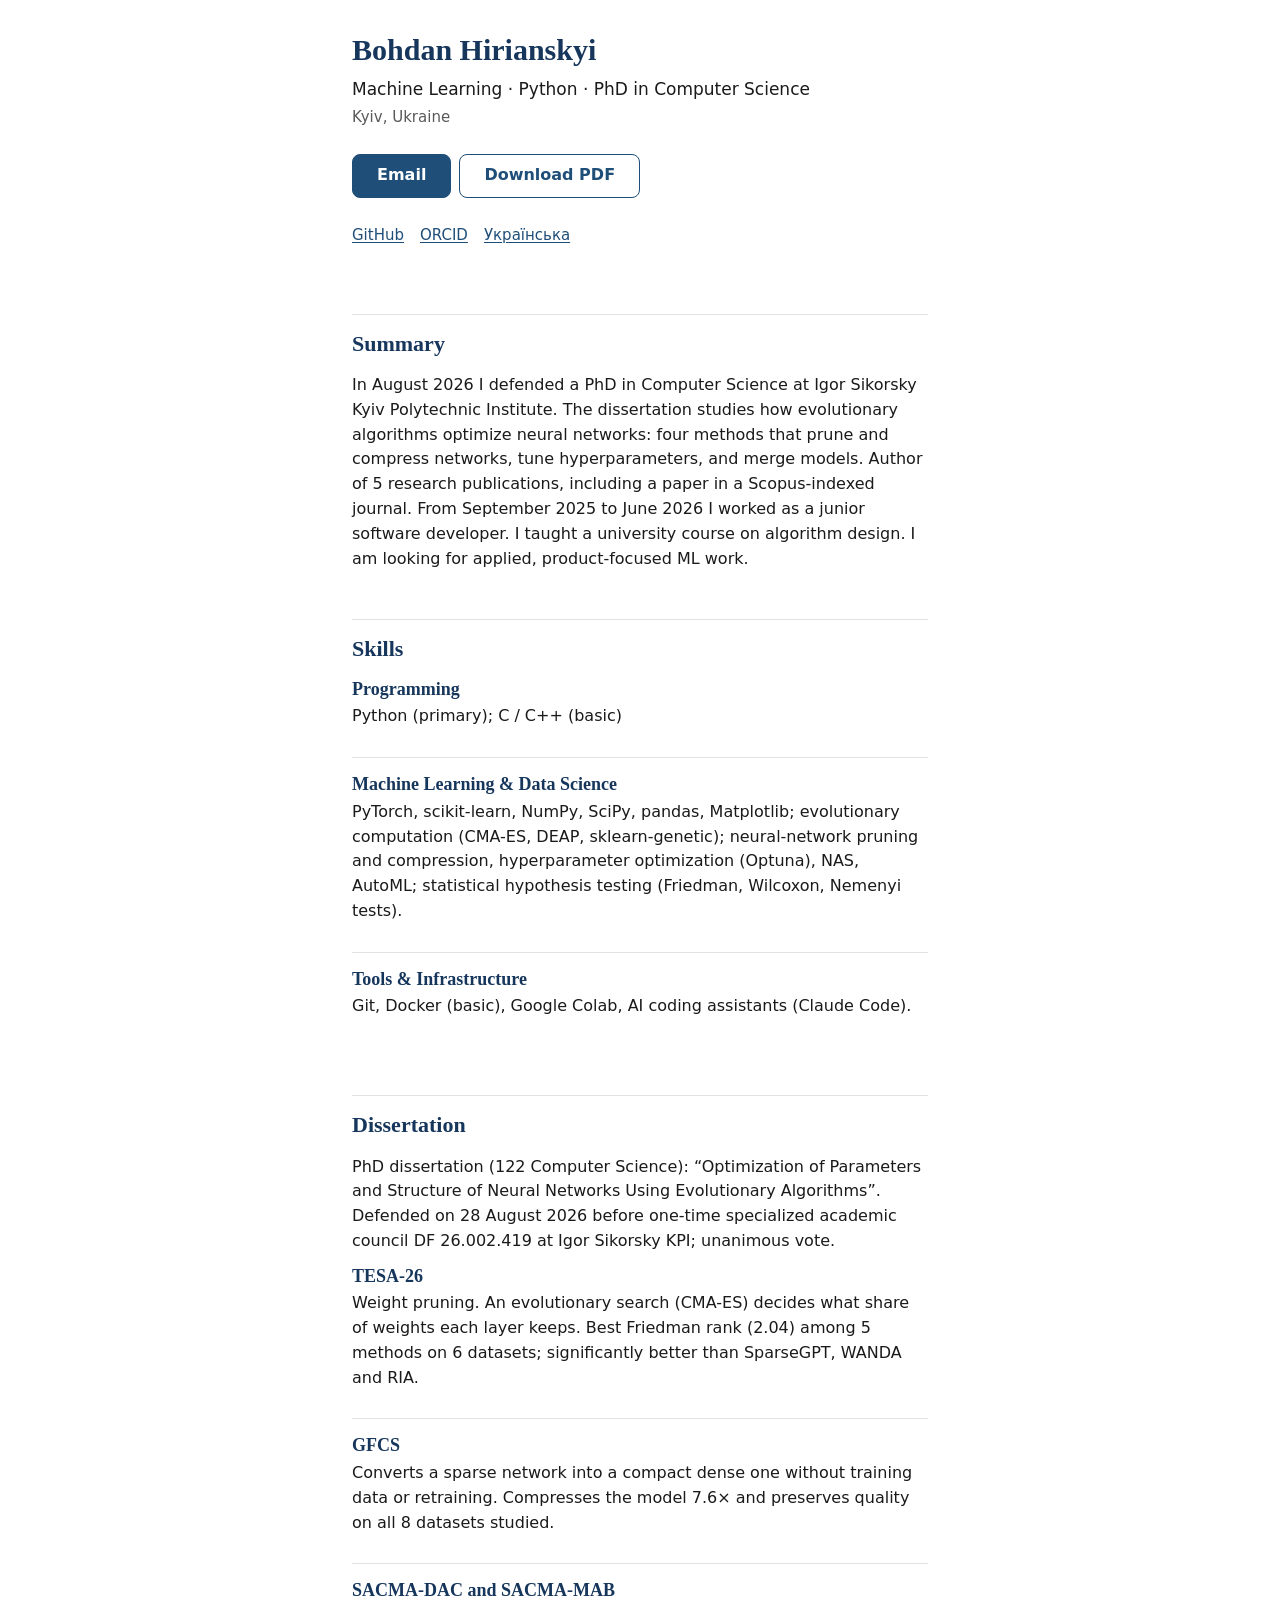
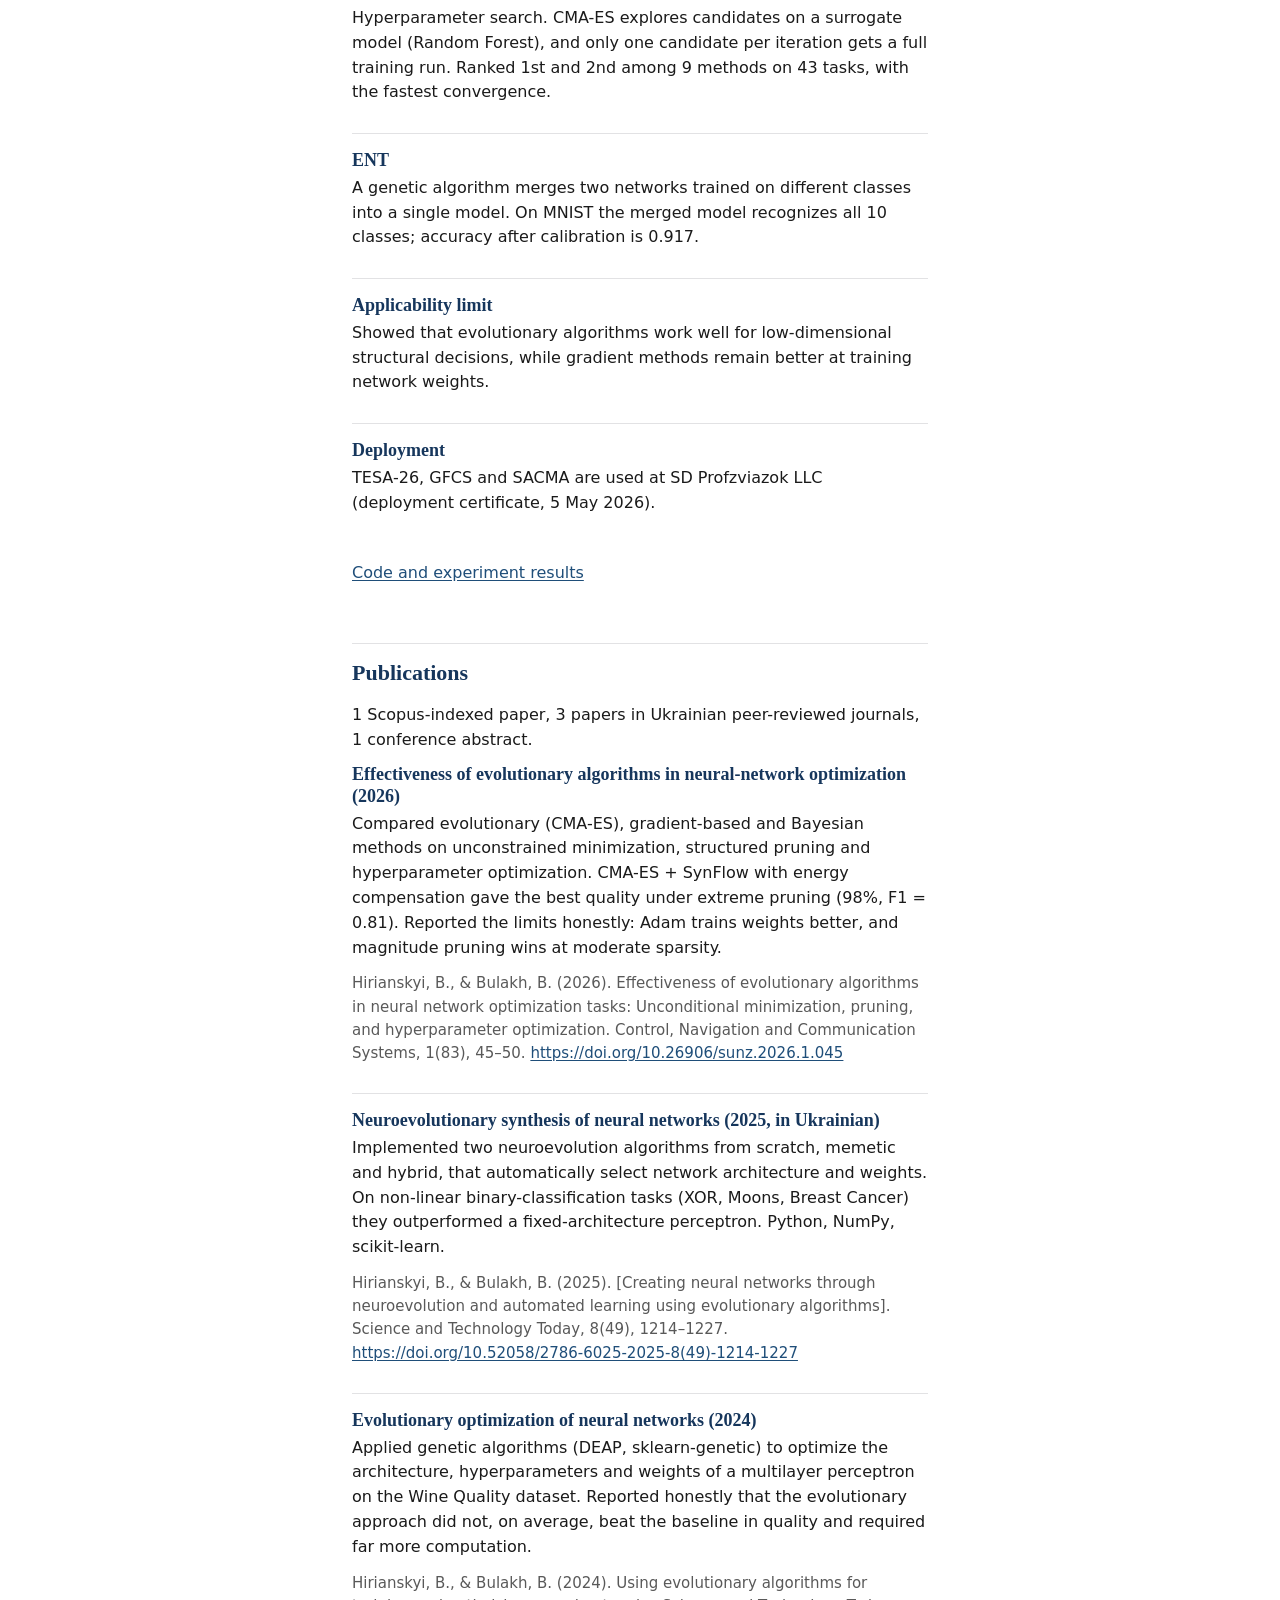
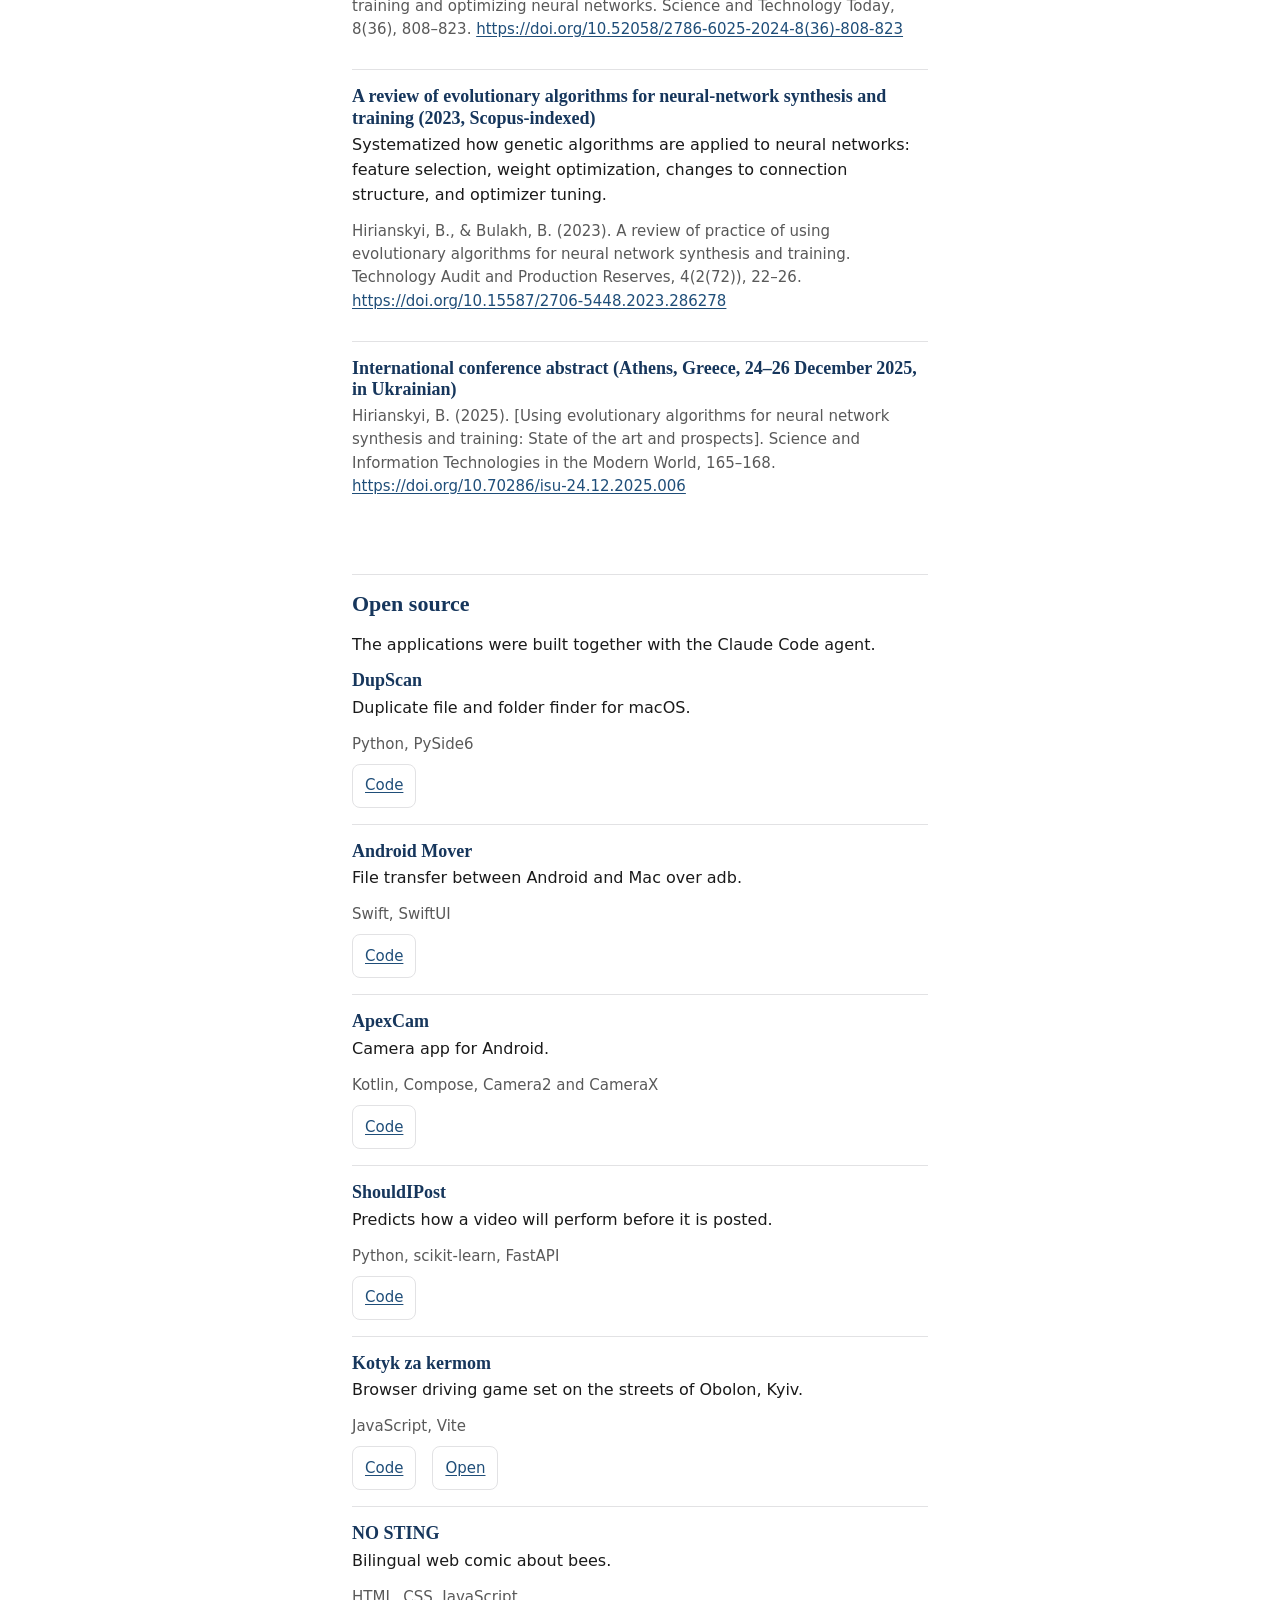
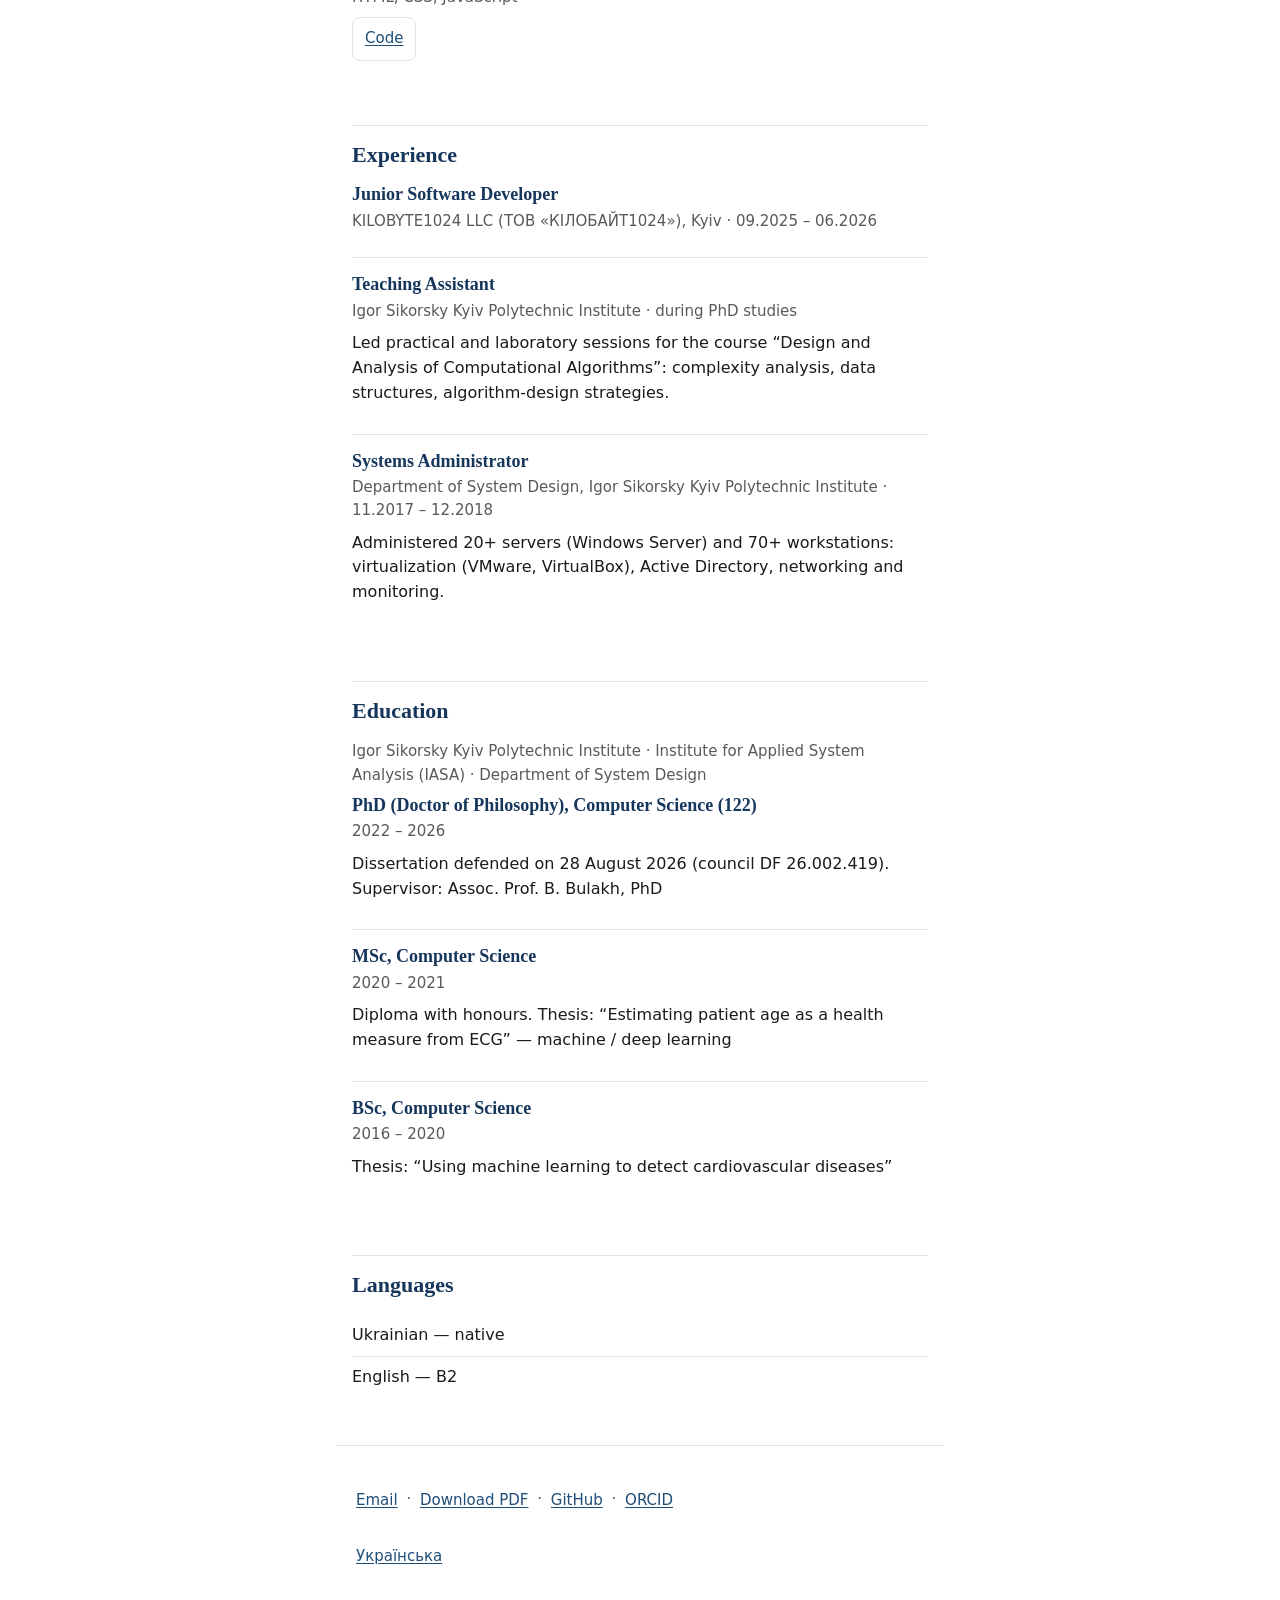
==== en/index.html @ a7c159de "Сайт-резюме: збирач, сторінки, PDF Co-Authored-By: Claude Fable 5.1 <noreply@anthropic.com>" ====
<!DOCTYPE html>
<html lang="en">
<head>
  <meta charset="UTF-8">
  <meta name="viewport" content="width=device-width, initial-scale=1">
  <title>Bohdan Hirianskyi — Machine Learning · Python · PhD in Computer Science</title>
  <meta name="description" content="In August 2026 I defended a PhD in Computer Science at Igor Sikorsky Kyiv Polytechnic Institute. The dissertation studies how evolutionary algorithms optimize neural networks: four methods that prune and compress networks, tune hyperparameters, and merge models. Author of 5 research publications, including a paper in a Scopus-indexed journal. From September 2025 to June 2026 I worked as a junior software developer. I taught a university course on algorithm design. I am looking for applied, product-focused ML work.">
  <link rel="canonical" href="https://girbp.github.io/en/">
  <link rel="alternate" hreflang="uk" href="https://girbp.github.io/">
  <link rel="alternate" hreflang="en" href="https://girbp.github.io/en/">
  <link rel="alternate" hreflang="x-default" href="https://girbp.github.io/">
  <meta property="og:type" content="profile">
  <meta property="og:title" content="Bohdan Hirianskyi — Machine Learning · Python · PhD in Computer Science">
  <meta property="og:description" content="In August 2026 I defended a PhD in Computer Science at Igor Sikorsky Kyiv Polytechnic Institute. The dissertation studies how evolutionary algorithms optimize neural networks: four methods that prune and compress networks, tune hyperparameters, and merge models. Author of 5 research publications, including a paper in a Scopus-indexed journal. From September 2025 to June 2026 I worked as a junior software developer. I taught a university course on algorithm design. I am looking for applied, product-focused ML work.">
  <meta property="og:url" content="https://girbp.github.io/en/">
  <meta property="og:locale" content="en_US">
  <meta name="theme-color" content="#1F4E79" media="(prefers-color-scheme: light)">
  <meta name="theme-color" content="#14191F" media="(prefers-color-scheme: dark)">
  <link rel="icon" type="image/svg+xml" href="../assets/favicon.svg">
  <link rel="stylesheet" href="../assets/css/style.css">
  <script type="application/ld+json">
{
  "@context": "https://schema.org",
  "@type": "Person",
  "name": "Bohdan Hirianskyi",
  "url": "https://girbp.github.io/en/",
  "sameAs": [
    "https://github.com/GirBP",
    "https://orcid.org/0009-0000-6580-7268"
  ],
  "alumniOf": {
    "@type": "CollegeOrUniversity",
    "name": "Igor Sikorsky Kyiv Polytechnic Institute · Institute for Applied System Analysis (IASA) · Department of System Design"
  },
  "knowsLanguage": [
    "Ukrainian",
    "English"
  ]
}
  </script>
</head>
<body>
  <a class="skip-link" href="#main">Skip to content</a>
  <header class="wrap">
    <div class="identity">
      <h1>Bohdan Hirianskyi</h1>
      <p class="headline">Machine Learning · Python · PhD in Computer Science</p>
      <p class="location">Kyiv, Ukraine</p>
    </div>
    <div class="actions">
      <a class="btn btn-primary" href="mailto:giryanskbogdan@gmail.com">Email</a>
      <a class="btn btn-secondary" href="../assets/cv-hirianskyi-en.pdf">Download PDF</a>
    </div>
    <nav class="header-links" aria-label="Skip to content">
      <ul>
          <li><a href="https://github.com/GirBP">GitHub</a></li>
          <li><a href="https://orcid.org/0009-0000-6580-7268">ORCID</a></li>
      </ul>
      <a class="lang-switch" href="../" hreflang="uk">Українська</a>
    </nav>
    <p class="print-contact"><a href="mailto:giryanskbogdan@gmail.com">giryanskbogdan@gmail.com</a> · <a href="https://github.com/GirBP">github.com/GirBP</a> · <a href="https://orcid.org/0009-0000-6580-7268">orcid.org/0009-0000-6580-7268</a></p>
  </header>
  <main id="main">
      <section id="summary" aria-labelledby="summary-h">
        <h2 id="summary-h">Summary</h2>
        <p>In August 2026 I defended a PhD in Computer Science at Igor Sikorsky Kyiv Polytechnic Institute. The dissertation studies how evolutionary algorithms optimize neural networks: four methods that prune and compress networks, tune hyperparameters, and merge models. Author of 5 research publications, including a paper in a Scopus-indexed journal. From September 2025 to June 2026 I worked as a junior software developer. I taught a university course on algorithm design. I am looking for applied, product-focused ML work.</p>
      </section>
      <section id="skills" aria-labelledby="skills-h">
        <h2 id="skills-h">Skills</h2>
        <div class="entry-list">
          <div class="entry">
            <h3>Programming</h3>
            <p>Python (primary); C / C++ (basic)</p>
          </div>
          <div class="entry">
            <h3>Machine Learning &amp; Data Science</h3>
            <p>PyTorch, scikit-learn, NumPy, SciPy, pandas, Matplotlib; evolutionary computation (CMA-ES, DEAP, sklearn-genetic); neural-network pruning and compression, hyperparameter optimization (Optuna), NAS, AutoML; statistical hypothesis testing (Friedman, Wilcoxon, Nemenyi tests).</p>
          </div>
          <div class="entry">
            <h3>Tools &amp; Infrastructure</h3>
            <p>Git, Docker (basic), Google Colab, AI coding assistants (Claude Code).</p>
          </div>
        </div>
      </section>
      <section id="dissertation" aria-labelledby="dissertation-h">
        <h2 id="dissertation-h">Dissertation</h2>
        <p>PhD dissertation (122 Computer Science): “Optimization of Parameters and Structure of Neural Networks Using Evolutionary Algorithms”. Defended on 28 August 2026 before one-time specialized academic council DF 26.002.419 at Igor Sikorsky KPI; unanimous vote.</p>
        <div class="entry-list">
          <div class="entry">
            <h3>TESA-26</h3>
            <p>Weight pruning. An evolutionary search (CMA-ES) decides what share of weights each layer keeps. Best Friedman rank (2.04) among 5 methods on 6 datasets; significantly better than SparseGPT, WANDA and RIA.</p>
          </div>
          <div class="entry">
            <h3>GFCS</h3>
            <p>Converts a sparse network into a compact dense one without training data or retraining. Compresses the model 7.6× and preserves quality on all 8 datasets studied.</p>
          </div>
          <div class="entry">
            <h3>SACMA-DAC and SACMA-MAB</h3>
            <p>Hyperparameter search. CMA-ES explores candidates on a surrogate model (Random Forest), and only one candidate per iteration gets a full training run. Ranked 1st and 2nd among 9 methods on 43 tasks, with the fastest convergence.</p>
          </div>
          <div class="entry">
            <h3>ENT</h3>
            <p>A genetic algorithm merges two networks trained on different classes into a single model. On MNIST the merged model recognizes all 10 classes; accuracy after calibration is 0.917.</p>
          </div>
          <div class="entry">
            <h3>Applicability limit</h3>
            <p>Showed that evolutionary algorithms work well for low-dimensional structural decisions, while gradient methods remain better at training network weights.</p>
          </div>
          <div class="entry">
            <h3>Deployment</h3>
            <p>TESA-26, GFCS and SACMA are used at SD Profzviazok LLC (deployment certificate, 5 May 2026).</p>
          </div>
        </div>
        <p class="dissertation-code"><a href="https://github.com/GirBP/evolutionary_algorithms">Code and experiment results</a></p>
      </section>
      <section id="publications" aria-labelledby="publications-h">
        <h2 id="publications-h">Publications</h2>
        <p>1 Scopus-indexed paper, 3 papers in Ukrainian peer-reviewed journals, 1 conference abstract.</p>
        <ol class="entry-list">
          <li class="entry">
            <h3>Effectiveness of evolutionary algorithms in neural-network optimization (2026)</h3>
              <p>Compared evolutionary (CMA-ES), gradient-based and Bayesian methods on unconstrained minimization, structured pruning and hyperparameter optimization. CMA-ES + SynFlow with energy compensation gave the best quality under extreme pruning (98%, F1 = 0.81). Reported the limits honestly: Adam trains weights better, and magnitude pruning wins at moderate sparsity.</p>
              <p class="cite">Hirianskyi, B., &amp; Bulakh, B. (2026). Effectiveness of evolutionary algorithms in neural network optimization tasks: Unconditional minimization, pruning, and hyperparameter optimization. Control, Navigation and Communication Systems, 1(83), 45–50. <a href="https://doi.org/10.26906/sunz.2026.1.045">https://doi.org/10.26906/sunz.2026.1.045</a></p>
          </li>
          <li class="entry">
            <h3>Neuroevolutionary synthesis of neural networks (2025, in Ukrainian)</h3>
              <p>Implemented two neuroevolution algorithms from scratch, memetic and hybrid, that automatically select network architecture and weights. On non-linear binary-classification tasks (XOR, Moons, Breast Cancer) they outperformed a fixed-architecture perceptron. Python, NumPy, scikit-learn.</p>
              <p class="cite">Hirianskyi, B., &amp; Bulakh, B. (2025). [Creating neural networks through neuroevolution and automated learning using evolutionary algorithms]. Science and Technology Today, 8(49), 1214–1227. <a href="https://doi.org/10.52058/2786-6025-2025-8(49)-1214-1227">https://doi.org/10.52058/2786-6025-2025-8(49)-1214-1227</a></p>
          </li>
          <li class="entry">
            <h3>Evolutionary optimization of neural networks (2024)</h3>
              <p>Applied genetic algorithms (DEAP, sklearn-genetic) to optimize the architecture, hyperparameters and weights of a multilayer perceptron on the Wine Quality dataset. Reported honestly that the evolutionary approach did not, on average, beat the baseline in quality and required far more computation.</p>
              <p class="cite">Hirianskyi, B., &amp; Bulakh, B. (2024). Using evolutionary algorithms for training and optimizing neural networks. Science and Technology Today, 8(36), 808–823. <a href="https://doi.org/10.52058/2786-6025-2024-8(36)-808-823">https://doi.org/10.52058/2786-6025-2024-8(36)-808-823</a></p>
          </li>
          <li class="entry">
            <h3>A review of evolutionary algorithms for neural-network synthesis and training (2023, Scopus-indexed)</h3>
              <p>Systematized how genetic algorithms are applied to neural networks: feature selection, weight optimization, changes to connection structure, and optimizer tuning.</p>
              <p class="cite">Hirianskyi, B., &amp; Bulakh, B. (2023). A review of practice of using evolutionary algorithms for neural network synthesis and training. Technology Audit and Production Reserves, 4(2(72)), 22–26. <a href="https://doi.org/10.15587/2706-5448.2023.286278">https://doi.org/10.15587/2706-5448.2023.286278</a></p>
          </li>
          <li class="entry">
            <h3>International conference abstract (Athens, Greece, 24–26 December 2025, in Ukrainian)</h3>
              <p class="cite">Hirianskyi, B. (2025). [Using evolutionary algorithms for neural network synthesis and training: State of the art and prospects]. Science and Information Technologies in the Modern World, 165–168. <a href="https://doi.org/10.70286/isu-24.12.2025.006">https://doi.org/10.70286/isu-24.12.2025.006</a></p>
          </li>
        </ol>
      </section>
      <section id="projects" aria-labelledby="projects-h">
        <h2 id="projects-h">Open source</h2>
        <p>The applications were built together with the Claude Code agent.</p>
        <div class="entry-list">
          <div class="entry">
            <h3>DupScan</h3>
            <p>Duplicate file and folder finder for macOS.</p>
            <p class="stack">Python, PySide6</p>
            <div class="entry-links">
              <a href="https://github.com/GirBP/dupscan">Code</a>
            </div>
          </div>
          <div class="entry">
            <h3>Android Mover</h3>
            <p>File transfer between Android and Mac over adb.</p>
            <p class="stack">Swift, SwiftUI</p>
            <div class="entry-links">
              <a href="https://github.com/GirBP/android-mover-mac">Code</a>
            </div>
          </div>
          <div class="entry">
            <h3>ApexCam</h3>
            <p>Camera app for Android.</p>
            <p class="stack">Kotlin, Compose, Camera2 and CameraX</p>
            <div class="entry-links">
              <a href="https://github.com/GirBP/apexcam">Code</a>
            </div>
          </div>
          <div class="entry">
            <h3>ShouldIPost</h3>
            <p>Predicts how a video will perform before it is posted.</p>
            <p class="stack">Python, scikit-learn, FastAPI</p>
            <div class="entry-links">
              <a href="https://github.com/GirBP/should-i-post">Code</a>
            </div>
          </div>
          <div class="entry">
            <h3>Kotyk za kermom</h3>
            <p>Browser driving game set on the streets of Obolon, Kyiv.</p>
            <p class="stack">JavaScript, Vite</p>
            <div class="entry-links">
              <a href="https://github.com/GirBP/kotik-obolon">Code</a>
              <a href="https://girbp.github.io/kotik-obolon/">Open</a>
            </div>
          </div>
          <div class="entry">
            <h3>NO STING</h3>
            <p>Bilingual web comic about bees.</p>
            <p class="stack">HTML, CSS, JavaScript</p>
            <div class="entry-links">
              <a href="https://github.com/GirBP/no-sting-comic">Code</a>
            </div>
          </div>
        </div>
      </section>
      <section id="experience" aria-labelledby="experience-h">
        <h2 id="experience-h">Experience</h2>
        <div class="entry-list">
          <div class="entry">
            <h3>Junior Software Developer</h3>
            <p class="meta">KILOBYTE1024 LLC (ТОВ «КІЛОБАЙТ1024»), Kyiv · 09.2025 – 06.2026</p>
          </div>
          <div class="entry">
            <h3>Teaching Assistant</h3>
            <p class="meta">Igor Sikorsky Kyiv Polytechnic Institute · during PhD studies</p>
            <p>Led practical and laboratory sessions for the course “Design and Analysis of Computational Algorithms”: complexity analysis, data structures, algorithm-design strategies.</p>
          </div>
          <div class="entry">
            <h3>Systems Administrator</h3>
            <p class="meta">Department of System Design, Igor Sikorsky Kyiv Polytechnic Institute · 11.2017 – 12.2018</p>
            <p>Administered 20+ servers (Windows Server) and 70+ workstations: virtualization (VMware, VirtualBox), Active Directory, networking and monitoring.</p>
          </div>
        </div>
      </section>
      <section id="education" aria-labelledby="education-h">
        <h2 id="education-h">Education</h2>
        <p class="meta">Igor Sikorsky Kyiv Polytechnic Institute · Institute for Applied System Analysis (IASA) · Department of System Design</p>
        <div class="entry-list">
          <div class="entry">
            <h3>PhD (Doctor of Philosophy), Computer Science (122)</h3>
            <p class="meta">2022 – 2026</p>
            <p>Dissertation defended on 28 August 2026 (council DF 26.002.419). Supervisor: Assoc. Prof. B. Bulakh, PhD</p>
          </div>
          <div class="entry">
            <h3>MSc, Computer Science</h3>
            <p class="meta">2020 – 2021</p>
            <p>Diploma with honours. Thesis: “Estimating patient age as a health measure from ECG” — machine / deep learning</p>
          </div>
          <div class="entry">
            <h3>BSc, Computer Science</h3>
            <p class="meta">2016 – 2020</p>
            <p>Thesis: “Using machine learning to detect cardiovascular diseases”</p>
          </div>
        </div>
      </section>
      <section id="languages" aria-labelledby="languages-h">
        <h2 id="languages-h">Languages</h2>
        <ul class="plain-list">
          <li>Ukrainian — native</li>
          <li>English — B2</li>
        </ul>
      </section>
  </main>
  <footer class="wrap">
    <p>
      <a href="mailto:giryanskbogdan@gmail.com">Email</a> ·
      <a href="../assets/cv-hirianskyi-en.pdf">Download PDF</a> ·
      <a href="https://github.com/GirBP">GitHub</a> ·
      <a href="https://orcid.org/0009-0000-6580-7268">ORCID</a>
    </p>
    <p><a class="lang-switch" href="../">Українська</a></p>
  </footer>
</body>
</html>
---- assets/css/style.css ----
/* Сайт-резюме. Єдиний файл стилів, без зовнішніх шрифтів і запитів. */

:root {
  --font-heading: Georgia, "Times New Roman", serif;
  --font-body: system-ui, -apple-system, "Segoe UI", Roboto, sans-serif;

  --space-1: 4px;
  --space-2: 8px;
  --space-3: 12px;
  --space-4: 16px;
  --space-5: 24px;
  --space-6: 32px;
  --space-7: 48px;

  --size-body: 1rem;      /* 16px */
  --size-small: 0.9375rem; /* 15px */
  --size-h3: 1.125rem;     /* 18px */
  --size-h2: 1.375rem;     /* 22px */
  --size-h1: 1.875rem;     /* 30px */
  --size-headline: 1.0625rem; /* 17px */

  --line-body: 1.55;
  --line-heading: 1.2;

  --measure: 38rem; /* ~70 знаків рядка для основного тексту */

  --color-bg: #ffffff;
  --color-surface: #f6f7f8;
  --color-border: #e2e2e4;
  --color-text: #1a1a1a;
  --color-heading: #16365c;
  --color-accent: #1f4e79;
  --color-muted: #595959;
  --color-focus: #1f4e79;
  --color-on-accent: #ffffff;

  --radius: 8px;
  --touch-min: 44px;
}

@media (prefers-color-scheme: dark) {
  :root:not([data-theme="light"]) {
    --color-bg: #14191f;
    --color-surface: #1b222b;
    --color-border: #2a323c;
    --color-text: #e5e5e5;
    --color-heading: #9fc5e8;
    --color-accent: #8ab4e0;
    --color-muted: #b0b0b0;
    --color-focus: #8ab4e0;
    --color-on-accent: #0c1015;
  }
}

*,
*::before,
*::after {
  box-sizing: border-box;
}

html {
  -webkit-text-size-adjust: 100%;
  text-size-adjust: 100%;
}

html,
body {
  margin: 0;
  padding: 0;
}

body {
  background: var(--color-bg);
  color: var(--color-text);
  font-family: var(--font-body);
  font-size: var(--size-body);
  line-height: var(--line-body);
  -webkit-tap-highlight-color: transparent;
}

@media (prefers-reduced-motion: no-preference) {
  html {
    scroll-behavior: smooth;
  }
}

@media (prefers-reduced-motion: reduce) {
  * {
    animation-duration: 0.001ms !important;
    animation-iteration-count: 1 !important;
    transition-duration: 0.001ms !important;
  }
}

.wrap {
  max-width: var(--measure);
  margin-inline: auto;
  padding-inline: var(--space-4);
}

main {
  display: block;
  max-width: var(--measure);
  margin-inline: auto;
  padding-inline: var(--space-4);
  padding-block-end: var(--space-7);
}

h1,
h2,
h3 {
  font-family: var(--font-heading);
  color: var(--color-heading);
  line-height: var(--line-heading);
  font-weight: 700;
}

h1 {
  font-size: var(--size-h1);
  margin: 0 0 var(--space-2);
}

h2 {
  font-size: var(--size-h2);
  margin: var(--space-7) 0 var(--space-4);
  padding-top: var(--space-4);
  border-top: 1px solid var(--color-border);
}

section:first-of-type h2 {
  margin-top: var(--space-6);
}

h3 {
  font-size: var(--size-h3);
  margin: 0 0 var(--space-1);
}

p {
  margin: 0 0 var(--space-3);
}

a {
  color: var(--color-accent);
  text-decoration: underline;
  text-underline-offset: 0.15em;
}

a:visited {
  color: var(--color-accent);
}

:focus-visible {
  outline: 3px solid var(--color-focus);
  outline-offset: 2px;
  border-radius: 2px;
}

@media (hover: hover) {
  a:hover {
    text-decoration-thickness: 2px;
  }
}

/* Посилання «перейти до змісту» */

.skip-link {
  position: absolute;
  left: var(--space-3);
  top: -100px;
  z-index: 100;
  background: var(--color-accent);
  color: var(--color-on-accent);
  padding: var(--space-3) var(--space-4);
  border-radius: var(--radius);
  text-decoration: none;
  min-height: var(--touch-min);
  display: inline-flex;
  align-items: center;
  transition: top 0.15s ease;
}

.skip-link:focus {
  top: var(--space-3);
}

/* Шапка */

header {
  padding-block-start: var(--space-6);
  padding-block-end: var(--space-5);
}

.identity {
  margin-bottom: var(--space-5);
}

.identity .headline {
  font-size: var(--size-headline);
  color: var(--color-text);
  margin: 0 0 var(--space-1);
}

.identity .location {
  font-size: var(--size-small);
  color: var(--color-muted);
  margin: 0;
}

.actions {
  display: flex;
  flex-wrap: wrap;
  gap: var(--space-2);
  margin-bottom: var(--space-4);
}

.btn {
  display: inline-flex;
  align-items: center;
  justify-content: center;
  min-height: var(--touch-min);
  padding: 0 var(--space-5);
  border-radius: var(--radius);
  font-weight: 600;
  text-decoration: none;
  border: 1px solid var(--color-accent);
  font-size: var(--size-body);
}

.btn:focus-visible {
  outline-offset: 3px;
}

.btn-primary {
  background: var(--color-accent);
  color: var(--color-on-accent);
}

.btn-primary:active {
  background: var(--color-heading);
  border-color: var(--color-heading);
}

.btn-secondary {
  background: transparent;
  color: var(--color-accent);
}

.btn-secondary:active {
  background: var(--color-surface);
}

@media (hover: hover) {
  .btn-primary:hover {
    background: var(--color-heading);
    border-color: var(--color-heading);
  }

  .btn-secondary:hover {
    background: var(--color-surface);
  }
}

.header-links {
  display: flex;
  flex-wrap: wrap;
  align-items: center;
  gap: var(--space-2) var(--space-4);
}

.header-links ul {
  list-style: none;
  display: flex;
  flex-wrap: wrap;
  gap: var(--space-2) var(--space-4);
  margin: 0;
  padding: 0;
}

.header-links li {
  display: flex;
}

.header-links a,
.lang-switch {
  display: inline-flex;
  align-items: center;
  min-height: var(--touch-min);
  font-size: var(--size-small);
}

.print-contact {
  display: none;
}

/* Розділи */

section {
  scroll-margin-top: var(--space-4);
}

.meta {
  color: var(--color-muted);
  font-size: var(--size-small);
  margin: 0 0 var(--space-2);
}

.cite {
  color: var(--color-muted);
  font-size: var(--size-small);
}

.stack {
  color: var(--color-muted);
  font-size: var(--size-small);
  margin: 0 0 var(--space-2);
}

.entry-links {
  display: flex;
  flex-wrap: wrap;
  gap: var(--space-1) var(--space-4);
  font-size: var(--size-small);
}

.entry-links a {
  display: inline-flex;
  align-items: center;
  min-height: var(--touch-min);
  min-width: var(--touch-min);
  justify-content: center;
  padding-inline: var(--space-3);
  border: 1px solid var(--color-border);
  border-radius: var(--radius);
}

.entry-list {
  list-style: none;
  margin: 0;
  padding: 0;
}

.entry {
  padding-block: var(--space-4);
  border-top: 1px solid var(--color-border);
}

.entry:first-child {
  border-top: none;
  padding-top: 0;
}

ol.entry-list {
  counter-reset: pub;
}

ol.entry-list > li.entry {
  padding-left: 0;
}

.plain-list {
  list-style: none;
  margin: 0;
  padding: 0;
}

.plain-list li {
  padding-block: var(--space-2);
  border-top: 1px solid var(--color-border);
}

.plain-list li:first-child {
  border-top: none;
}

#dissertation .dissertation-code {
  margin-top: var(--space-2);
}

#dissertation .dissertation-code a {
  display: inline-flex;
  align-items: center;
  min-height: var(--touch-min);
}

/* Підвал */

footer {
  padding-block: var(--space-6) var(--space-7);
  border-top: 1px solid var(--color-border);
  font-size: var(--size-small);
  color: var(--color-muted);
}

footer a {
  min-height: var(--touch-min);
  min-width: var(--touch-min);
  display: inline-flex;
  align-items: center;
  justify-content: center;
  padding-inline: var(--space-1);
}

/* Друк */

@media print {
  @page {
    size: A4;
    margin: 14mm;
  }

  html,
  body {
    background: #ffffff;
    color: #000000;
    font-size: 8.4pt;
    line-height: 1.24;
  }

  /* Системний шрифт macOS потрапляє в PDF як Type 3, і частина програм читає з нього
     «ĸ» замість «к». Arial вбудовується з правильною таблицею символів. */
  body {
    font-family: Arial, "Helvetica Neue", Helvetica, sans-serif;
  }

  #summary > p {
    column-span: all;
  }

  .print-contact a {
    white-space: nowrap;
  }

  .skip-link,
  .actions,
  .header-links {
    display: none;
  }

  .print-contact {
    display: block;
    color: #000000;
    font-size: 9pt;
    margin: var(--space-2) 0 0;
  }

  header {
    padding-block: 0 var(--space-3);
  }

  .identity {
    margin-bottom: var(--space-2);
  }

  h1 {
    font-size: 16pt;
  }

  .identity .headline {
    font-size: 9.5pt;
  }

  .identity .location {
    font-size: 8pt;
  }

  main {
    columns: 2;
    column-gap: 7mm;
    max-width: none;
    padding: 0;
  }

  h2 {
    font-size: 11pt;
    margin: var(--space-2) 0 var(--space-1);
    padding-top: 3px;
    column-span: all;
    break-after: avoid;
  }

  section:first-of-type h2 {
    margin-top: 0;
  }

  h3 {
    font-size: 9pt;
    margin: 0;
  }

  p {
    margin: 0 0 3px;
  }

  a {
    color: #000000;
    text-decoration: underline;
  }

  .entry {
    padding-block: 4px;
    break-inside: avoid;
  }

  .meta,
  .cite,
  .stack,
  .entry-links {
    font-size: 7.3pt;
  }

  .entry-links {
    gap: 2px 8px;
  }

  .entry-links a,
  #dissertation .dissertation-code a {
    display: inline;
    min-height: 0;
    min-width: 0;
    padding-inline: 0;
    border: none;
  }

  footer {
    display: none;
  }
}
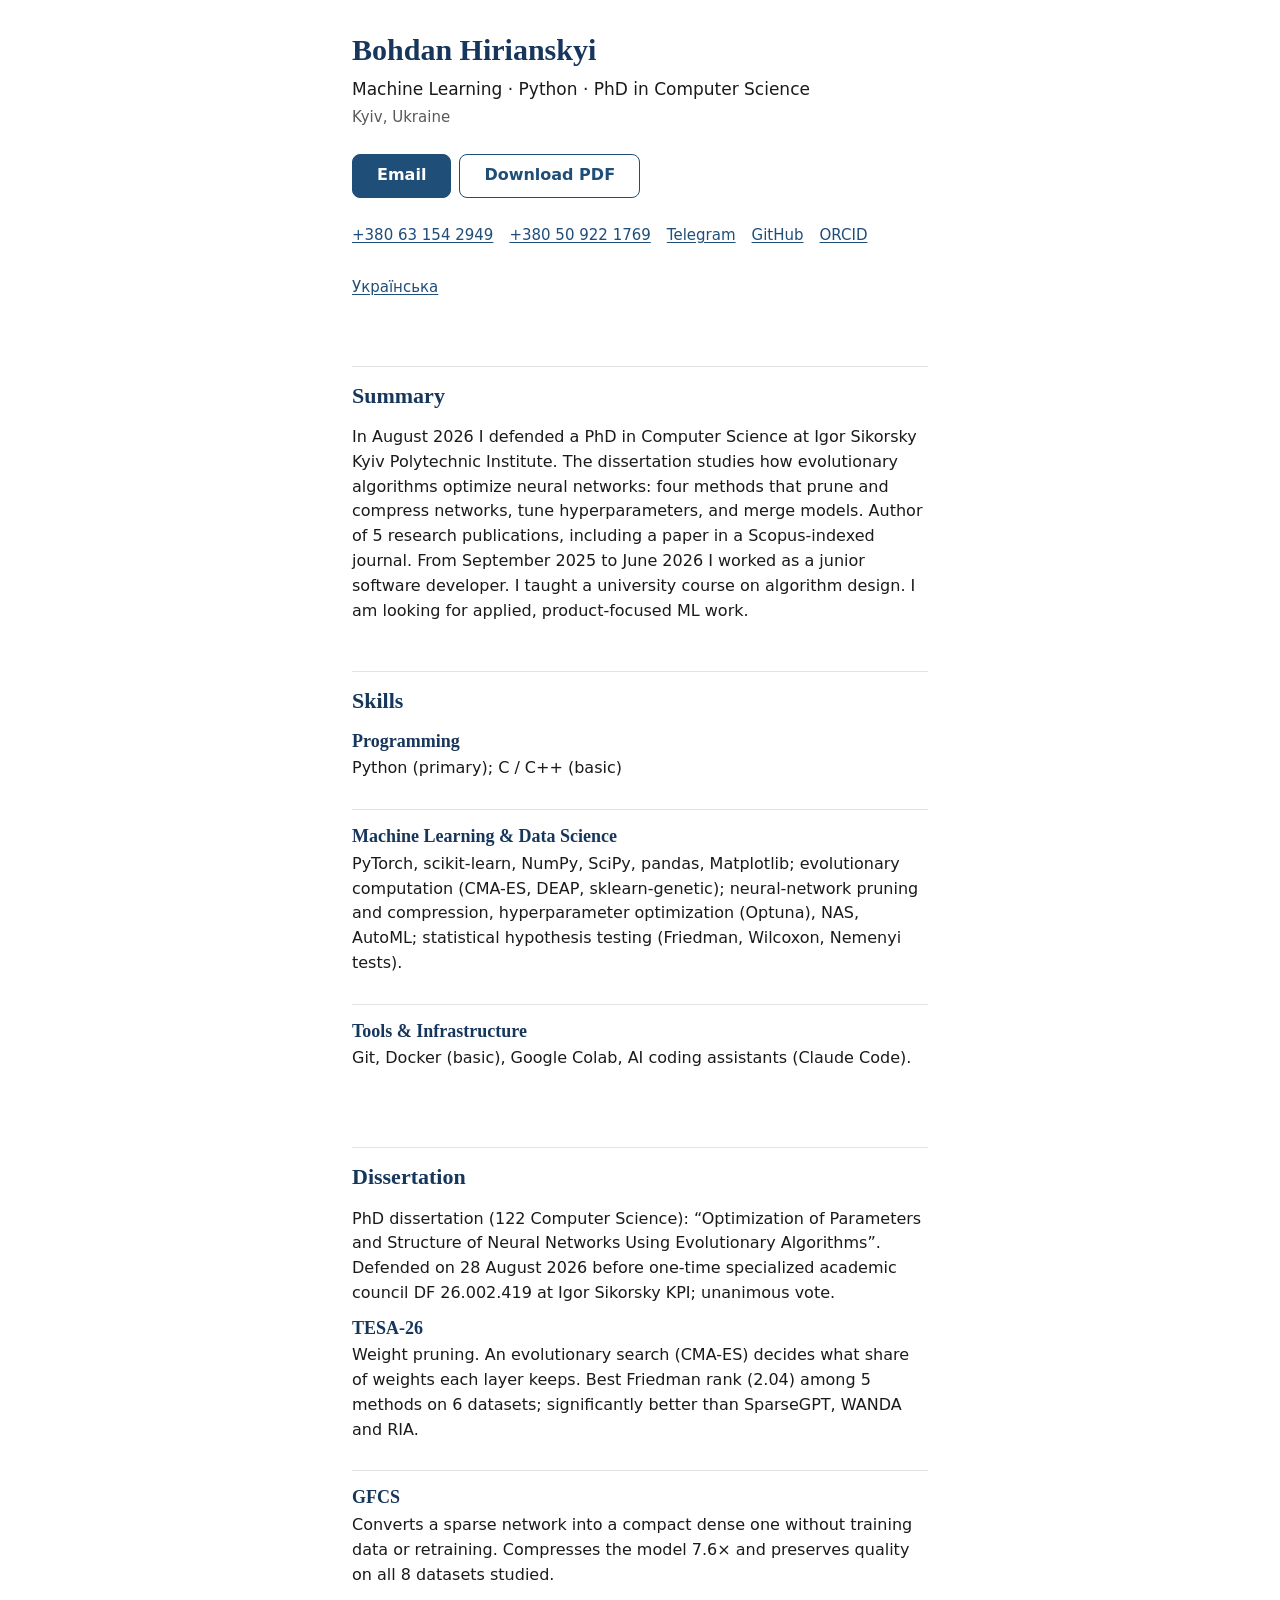
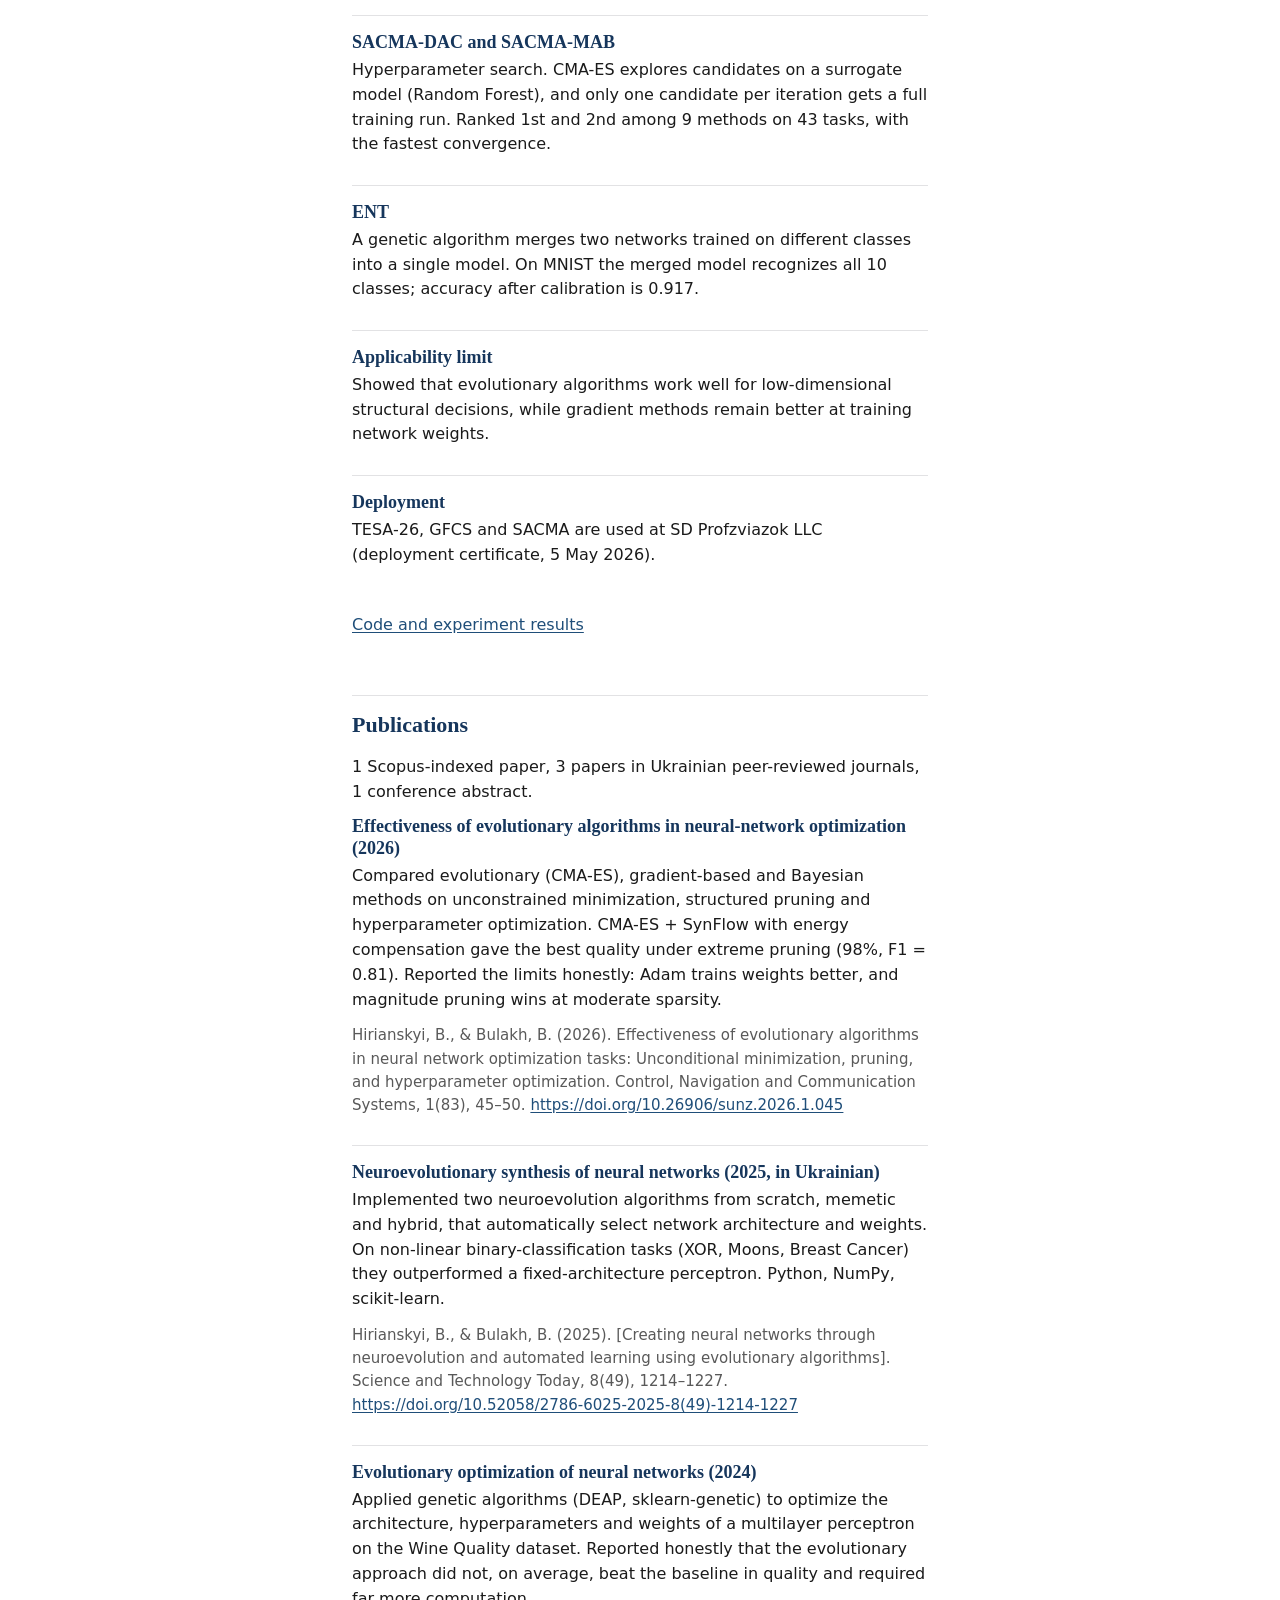
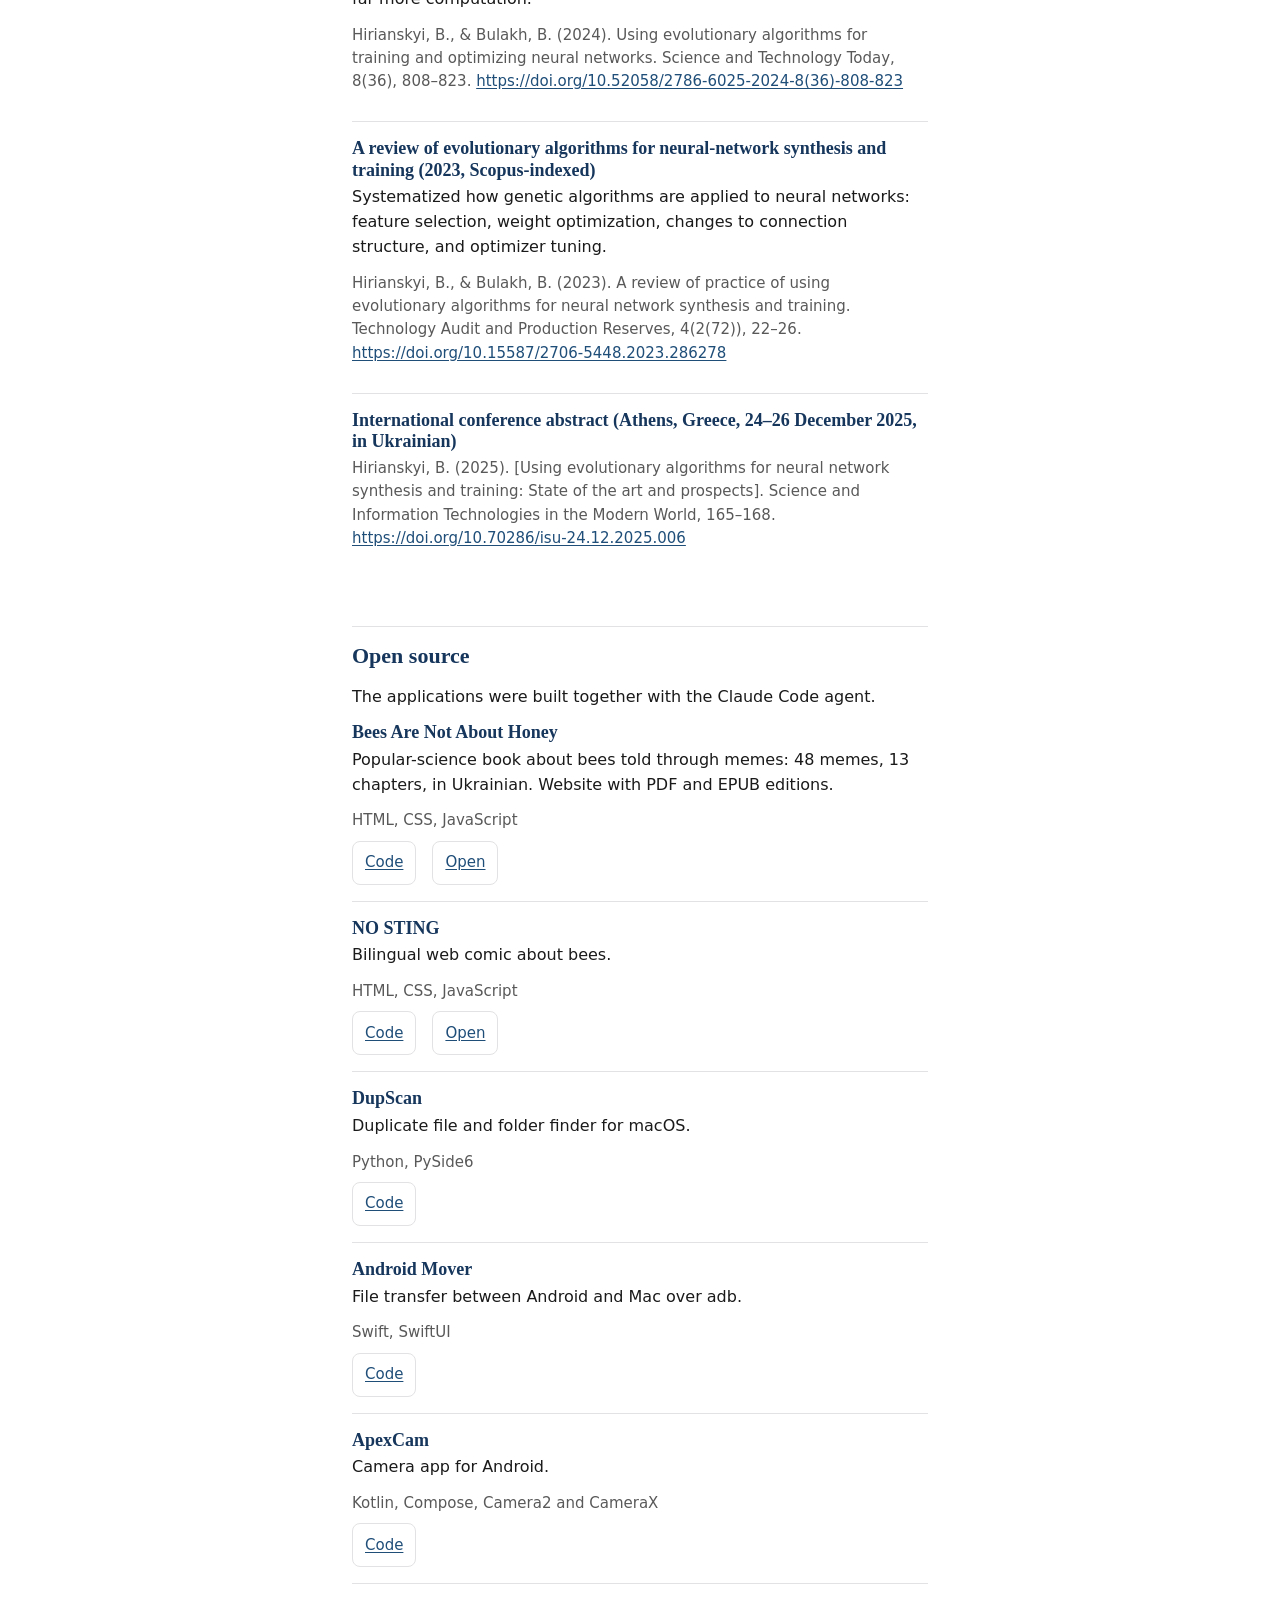
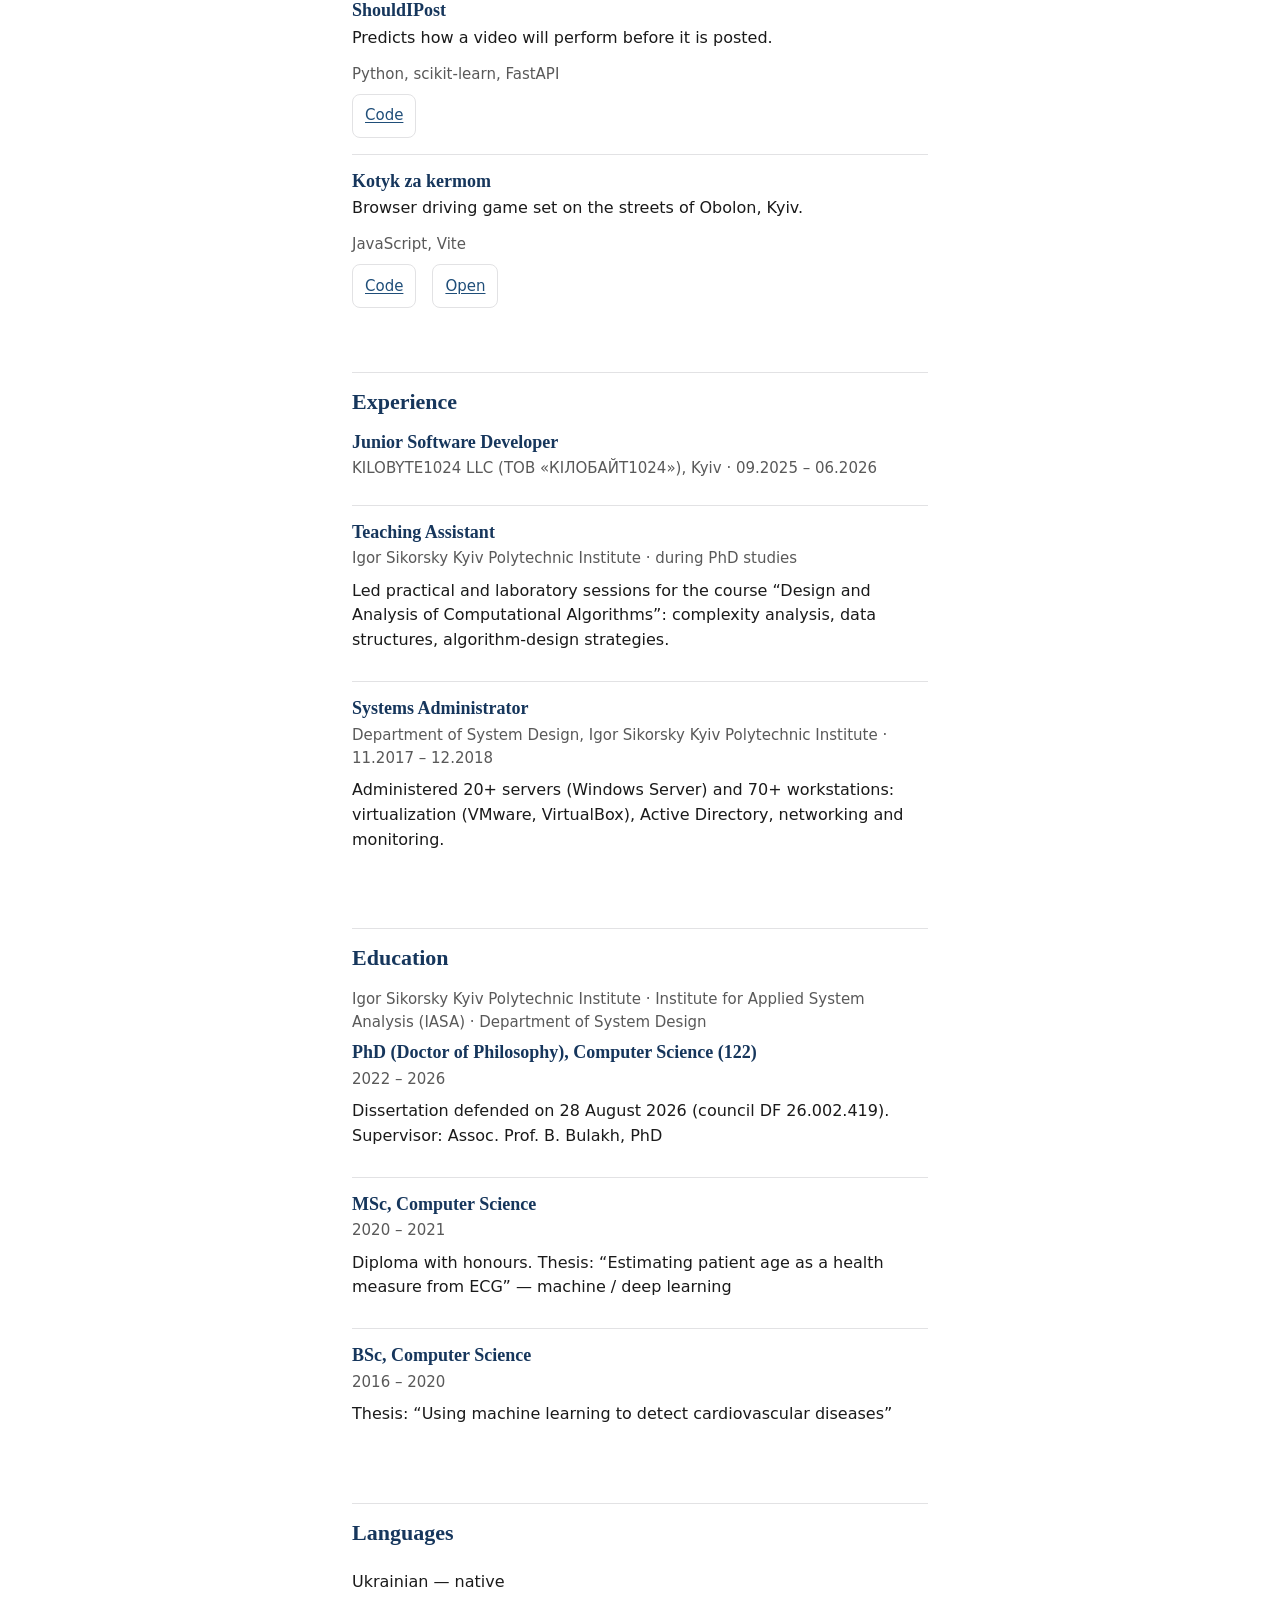
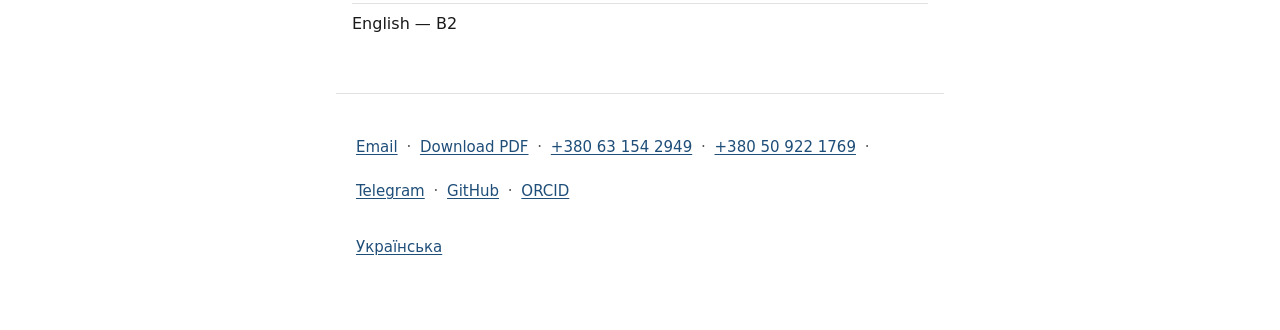
==== commit 21d34d69: "Контакти: телефони й Telegram; першими в проєктах книга про бджіл і комікс Co-Authored-By: Claude Fa" ====
--- a/en/index.html
+++ b/en/index.html
@@ -53,12 +53,15 @@
     </div>
     <nav class="header-links" aria-label="Skip to content">
       <ul>
+          <li><a href="tel:+380631542949">+380 63 154 2949</a></li>
+          <li><a href="tel:+380509221769">+380 50 922 1769</a></li>
+          <li><a href="https://t.me/HBohdann">Telegram</a></li>
           <li><a href="https://github.com/GirBP">GitHub</a></li>
           <li><a href="https://orcid.org/0009-0000-6580-7268">ORCID</a></li>
       </ul>
       <a class="lang-switch" href="../" hreflang="uk">Українська</a>
     </nav>
-    <p class="print-contact"><a href="mailto:giryanskbogdan@gmail.com">giryanskbogdan@gmail.com</a> · <a href="https://github.com/GirBP">github.com/GirBP</a> · <a href="https://orcid.org/0009-0000-6580-7268">orcid.org/0009-0000-6580-7268</a></p>
+    <p class="print-contact"><a href="mailto:giryanskbogdan@gmail.com">giryanskbogdan@gmail.com</a> · <a href="tel:+380631542949">+380 63 154 2949</a> · <a href="tel:+380509221769">+380 50 922 1769</a> · <a href="https://t.me/HBohdann">t.me/HBohdann</a> · <a href="https://github.com/GirBP">github.com/GirBP</a> · <a href="https://orcid.org/0009-0000-6580-7268">orcid.org/0009-0000-6580-7268</a></p>
   </header>
   <main id="main">
       <section id="summary" aria-labelledby="summary-h">
@@ -148,6 +151,24 @@
         <p>The applications were built together with the Claude Code agent.</p>
         <div class="entry-list">
           <div class="entry">
+            <h3>Bees Are Not About Honey</h3>
+            <p>Popular-science book about bees told through memes: 48 memes, 13 chapters, in Ukrainian. Website with PDF and EPUB editions.</p>
+            <p class="stack">HTML, CSS, JavaScript</p>
+            <div class="entry-links">
+              <a href="https://github.com/GirBP/bdzholy-ne-pro-med">Code</a>
+              <a href="https://girbp.github.io/bdzholy-ne-pro-med/">Open</a>
+            </div>
+          </div>
+          <div class="entry">
+            <h3>NO STING</h3>
+            <p>Bilingual web comic about bees.</p>
+            <p class="stack">HTML, CSS, JavaScript</p>
+            <div class="entry-links">
+              <a href="https://github.com/GirBP/no-sting-comic">Code</a>
+              <a href="https://girbp.github.io/no-sting-comic/">Open</a>
+            </div>
+          </div>
+          <div class="entry">
             <h3>DupScan</h3>
             <p>Duplicate file and folder finder for macOS.</p>
             <p class="stack">Python, PySide6</p>
@@ -186,14 +207,6 @@
             <div class="entry-links">
               <a href="https://github.com/GirBP/kotik-obolon">Code</a>
               <a href="https://girbp.github.io/kotik-obolon/">Open</a>
-            </div>
-          </div>
-          <div class="entry">
-            <h3>NO STING</h3>
-            <p>Bilingual web comic about bees.</p>
-            <p class="stack">HTML, CSS, JavaScript</p>
-            <div class="entry-links">
-              <a href="https://github.com/GirBP/no-sting-comic">Code</a>
             </div>
           </div>
         </div>
@@ -250,6 +263,9 @@
     <p>
       <a href="mailto:giryanskbogdan@gmail.com">Email</a> ·
       <a href="../assets/cv-hirianskyi-en.pdf">Download PDF</a> ·
+      <a href="tel:+380631542949">+380 63 154 2949</a> ·
+      <a href="tel:+380509221769">+380 50 922 1769</a> ·
+      <a href="https://t.me/HBohdann">Telegram</a> ·
       <a href="https://github.com/GirBP">GitHub</a> ·
       <a href="https://orcid.org/0009-0000-6580-7268">ORCID</a>
     </p>
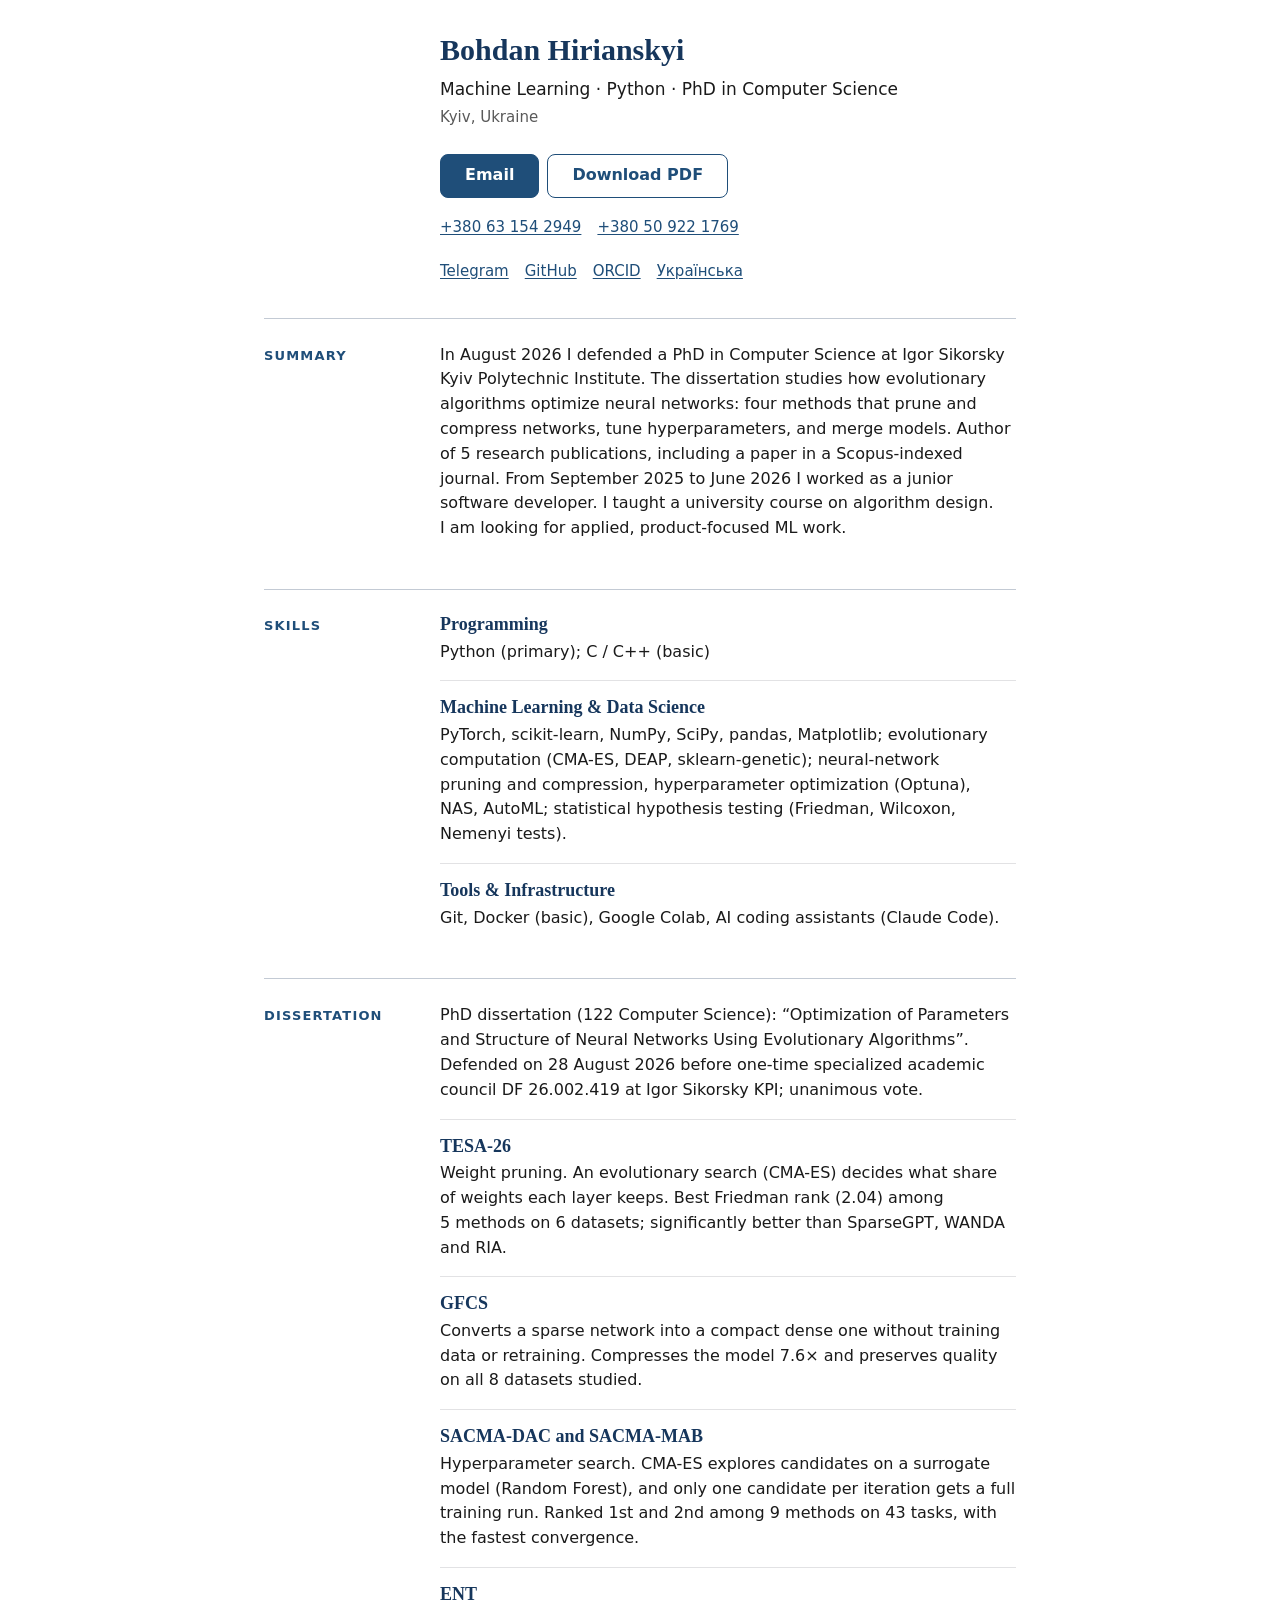
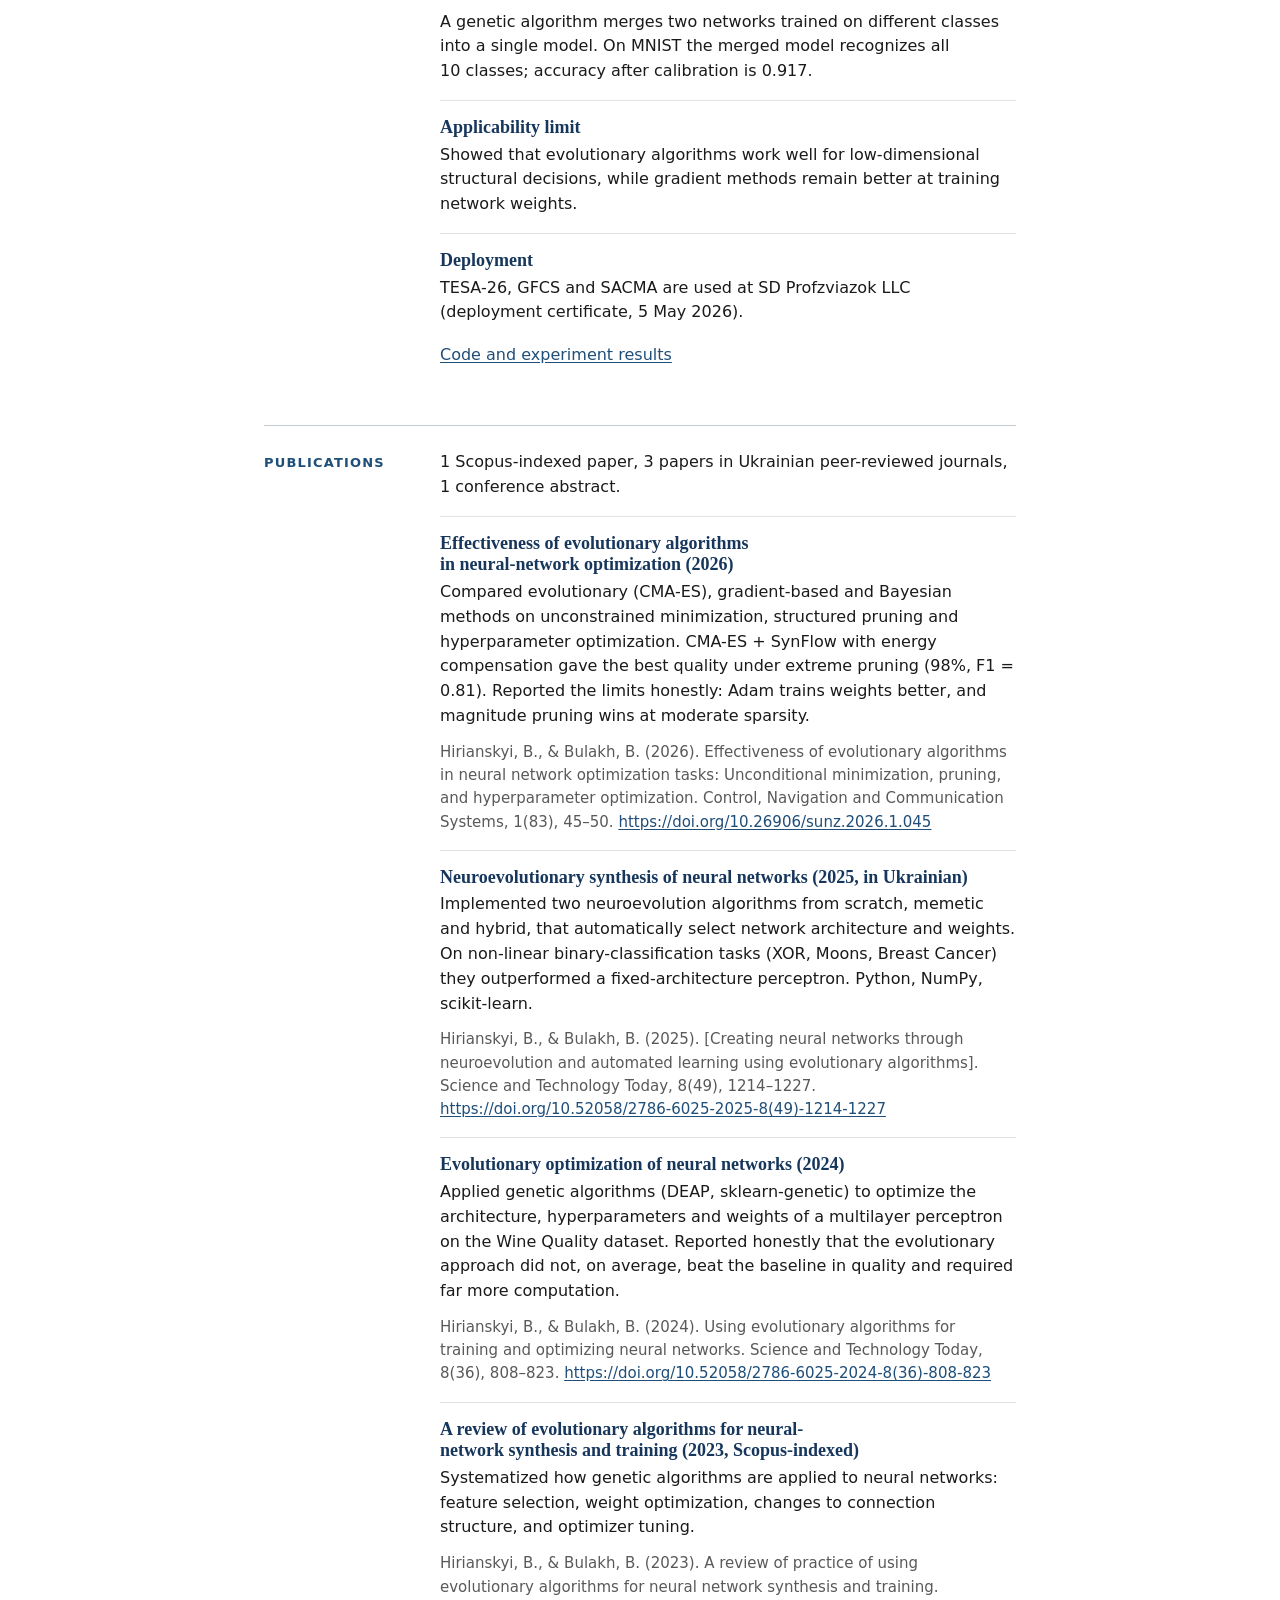
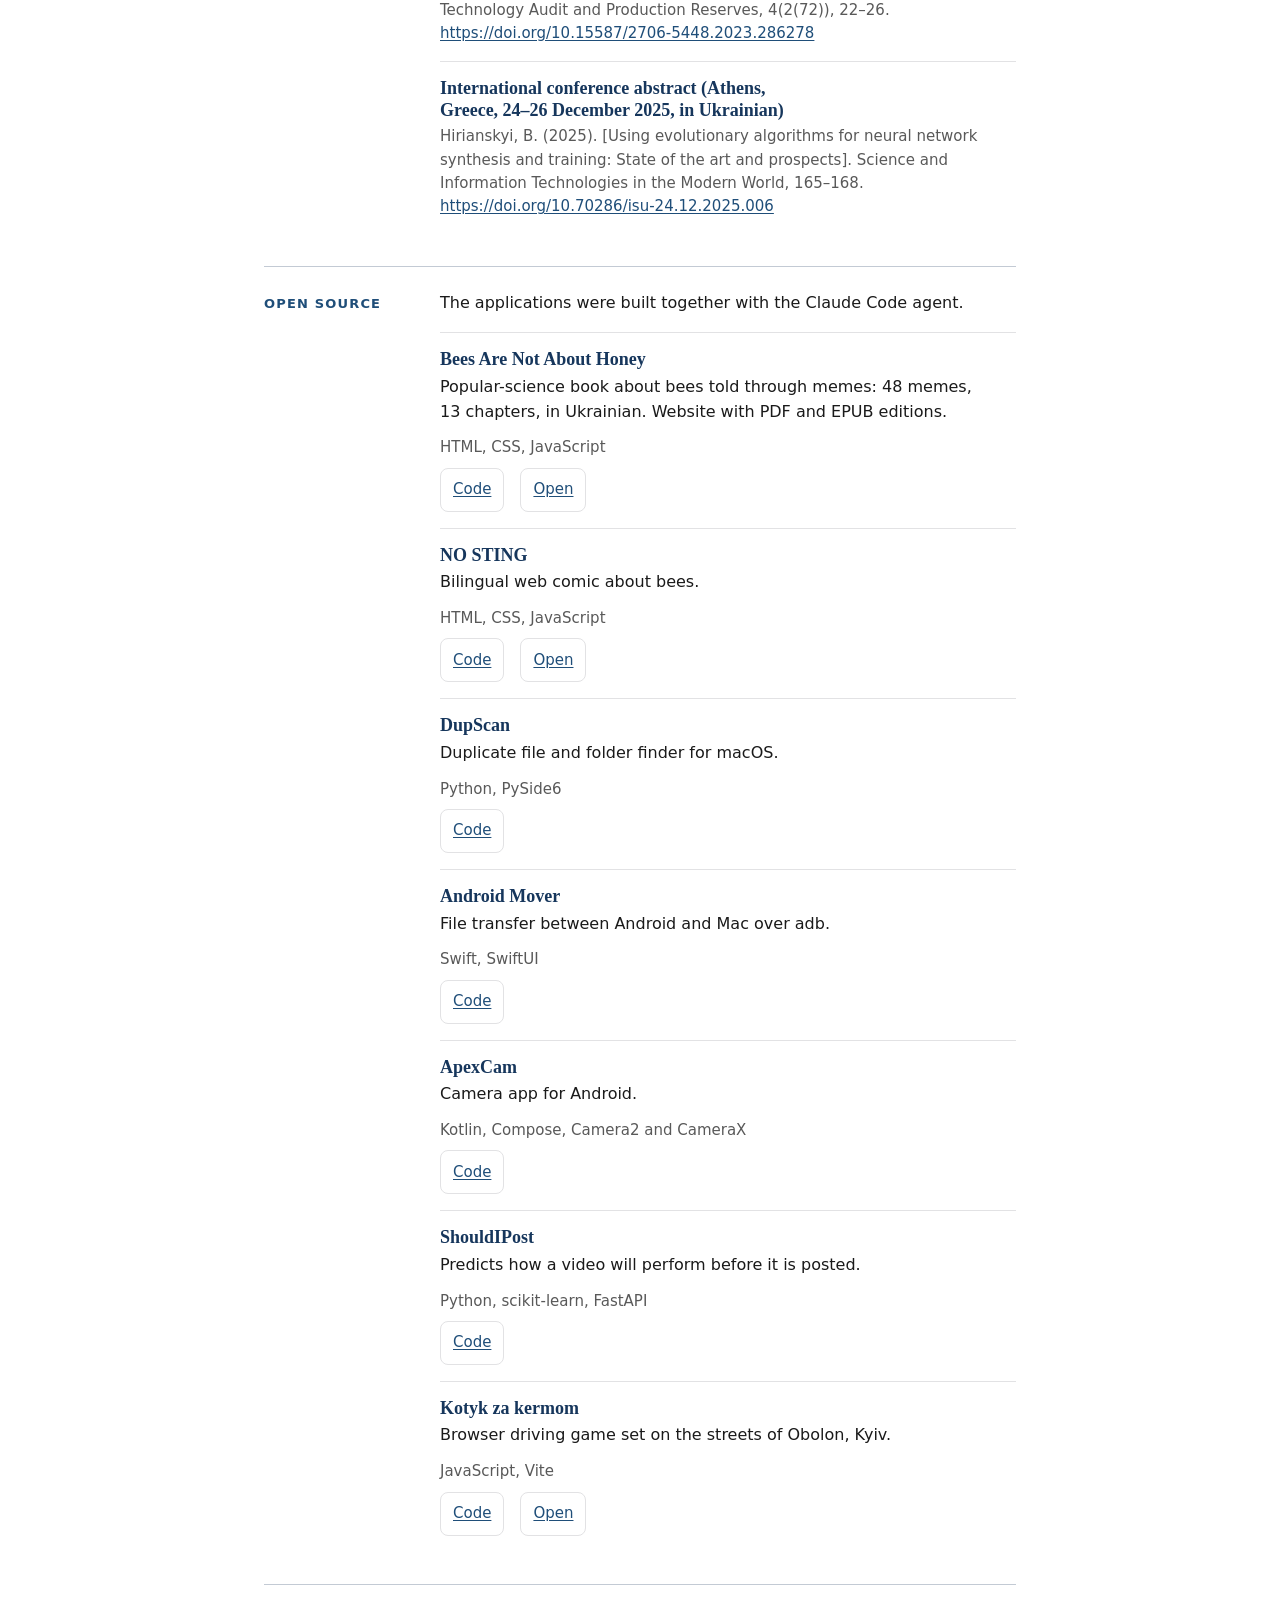
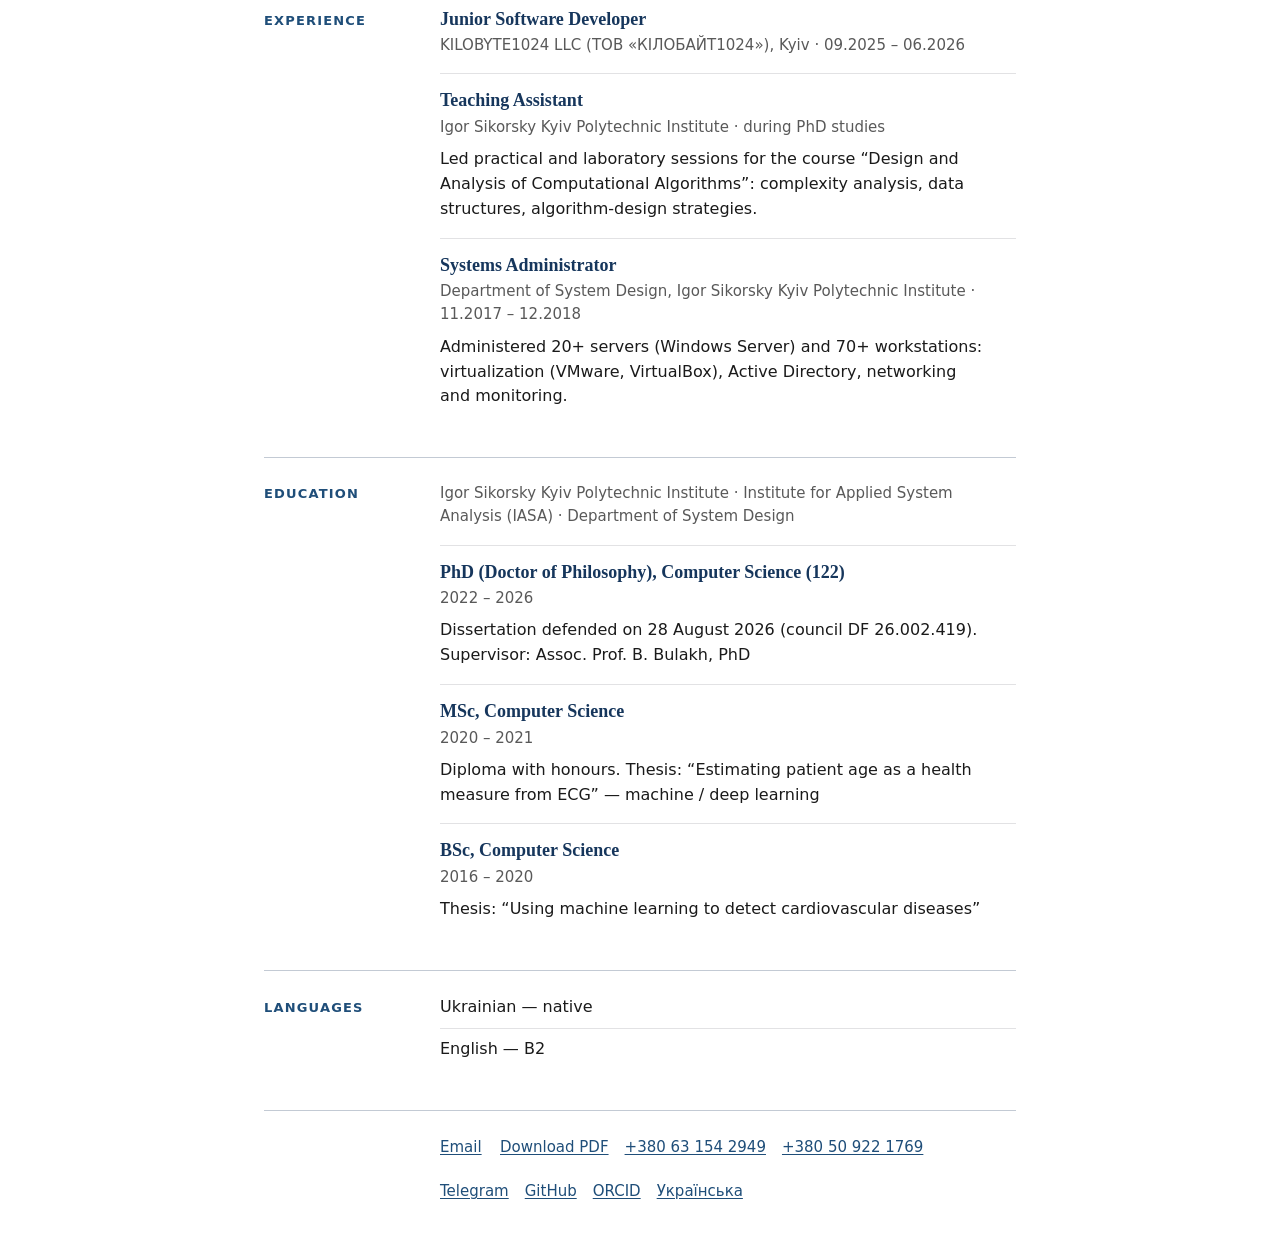
==== commit 43dd38e0: "Назви розділів винесено ліворуч; верстка для телефона; PDF у тому ж устрої - h2 став малим підписом " ====
--- a/en/index.html
+++ b/en/index.html
@@ -51,75 +51,87 @@
       <a class="btn btn-primary" href="mailto:giryanskbogdan@gmail.com">Email</a>
       <a class="btn btn-secondary" href="../assets/cv-hirianskyi-en.pdf">Download PDF</a>
     </div>
-    <nav class="header-links" aria-label="Skip to content">
-      <ul>
-          <li><a href="tel:+380631542949">+380 63 154 2949</a></li>
-          <li><a href="tel:+380509221769">+380 50 922 1769</a></li>
-          <li><a href="https://t.me/HBohdann">Telegram</a></li>
-          <li><a href="https://github.com/GirBP">GitHub</a></li>
-          <li><a href="https://orcid.org/0009-0000-6580-7268">ORCID</a></li>
-      </ul>
-      <a class="lang-switch" href="../" hreflang="uk">Українська</a>
+    <nav class="link-rows" aria-label="Contacts">
+      <ul>
+        <li><a href="tel:+380631542949">+380 63 154 2949</a></li>
+        <li><a href="tel:+380509221769">+380 50 922 1769</a></li>
+      </ul>
+      <ul>
+        <li><a href="https://t.me/HBohdann">Telegram</a></li>
+        <li><a href="https://github.com/GirBP">GitHub</a></li>
+        <li><a href="https://orcid.org/0009-0000-6580-7268">ORCID</a></li>
+        <li><a class="lang-switch" href="../" hreflang="uk">Українська</a></li>
+      </ul>
     </nav>
-    <p class="print-contact"><a href="mailto:giryanskbogdan@gmail.com">giryanskbogdan@gmail.com</a> · <a href="tel:+380631542949">+380 63 154 2949</a> · <a href="tel:+380509221769">+380 50 922 1769</a> · <a href="https://t.me/HBohdann">t.me/HBohdann</a> · <a href="https://github.com/GirBP">github.com/GirBP</a> · <a href="https://orcid.org/0009-0000-6580-7268">orcid.org/0009-0000-6580-7268</a></p>
+    <p class="print-contact">
+      <span><a href="mailto:giryanskbogdan@gmail.com">giryanskbogdan@gmail.com</a> · <a href="tel:+380631542949">+380 63 154 2949</a> · <a href="tel:+380509221769">+380 50 922 1769</a></span>
+      <span><a href="https://t.me/HBohdann">t.me/HBohdann</a> · <a href="https://github.com/GirBP">github.com/GirBP</a> · <a href="https://orcid.org/0009-0000-6580-7268">orcid.org/0009-0000-6580-7268</a></span>
+    </p>
   </header>
   <main id="main">
       <section id="summary" aria-labelledby="summary-h">
         <h2 id="summary-h">Summary</h2>
-        <p>In August 2026 I defended a PhD in Computer Science at Igor Sikorsky Kyiv Polytechnic Institute. The dissertation studies how evolutionary algorithms optimize neural networks: four methods that prune and compress networks, tune hyperparameters, and merge models. Author of 5 research publications, including a paper in a Scopus-indexed journal. From September 2025 to June 2026 I worked as a junior software developer. I taught a university course on algorithm design. I am looking for applied, product-focused ML work.</p>
+        <div class="section-body">
+          <p>In August 2026&nbsp;I defended a&nbsp;PhD in Computer Science at Igor Sikorsky Kyiv Polytechnic Institute. The dissertation studies how evolutionary algorithms optimize neural networks: four methods that prune and compress networks, tune hyperparameters, and merge models. Author of 5&nbsp;research publications, including a&nbsp;paper in a&nbsp;Scopus-indexed journal. From September 2025&nbsp;to June 2026&nbsp;I worked as a&nbsp;junior software developer. I&nbsp;taught a&nbsp;university course on algorithm design. I&nbsp;am looking for applied, product-focused ML work.</p>
+        </div>
       </section>
       <section id="skills" aria-labelledby="skills-h">
         <h2 id="skills-h">Skills</h2>
-        <div class="entry-list">
-          <div class="entry">
-            <h3>Programming</h3>
-            <p>Python (primary); C / C++ (basic)</p>
-          </div>
-          <div class="entry">
-            <h3>Machine Learning &amp; Data Science</h3>
-            <p>PyTorch, scikit-learn, NumPy, SciPy, pandas, Matplotlib; evolutionary computation (CMA-ES, DEAP, sklearn-genetic); neural-network pruning and compression, hyperparameter optimization (Optuna), NAS, AutoML; statistical hypothesis testing (Friedman, Wilcoxon, Nemenyi tests).</p>
-          </div>
-          <div class="entry">
-            <h3>Tools &amp; Infrastructure</h3>
-            <p>Git, Docker (basic), Google Colab, AI coding assistants (Claude Code).</p>
+        <div class="section-body">
+          <div class="entry-list">
+            <div class="entry">
+              <h3>Programming</h3>
+              <p>Python (primary); C&nbsp;/ C++ (basic)</p>
+            </div>
+            <div class="entry">
+              <h3>Machine Learning &amp; Data Science</h3>
+              <p>PyTorch, scikit-learn, NumPy, SciPy, pandas, Matplotlib; evolutionary computation (CMA-ES, DEAP, sklearn-genetic); neural-network pruning and compression, hyperparameter optimization (Optuna), NAS, AutoML; statistical hypothesis testing (Friedman, Wilcoxon, Nemenyi tests).</p>
+            </div>
+            <div class="entry">
+              <h3>Tools &amp; Infrastructure</h3>
+              <p>Git, Docker (basic), Google Colab, AI coding assistants (Claude Code).</p>
+            </div>
           </div>
         </div>
       </section>
       <section id="dissertation" aria-labelledby="dissertation-h">
         <h2 id="dissertation-h">Dissertation</h2>
-        <p>PhD dissertation (122 Computer Science): “Optimization of Parameters and Structure of Neural Networks Using Evolutionary Algorithms”. Defended on 28 August 2026 before one-time specialized academic council DF 26.002.419 at Igor Sikorsky KPI; unanimous vote.</p>
-        <div class="entry-list">
-          <div class="entry">
-            <h3>TESA-26</h3>
-            <p>Weight pruning. An evolutionary search (CMA-ES) decides what share of weights each layer keeps. Best Friedman rank (2.04) among 5 methods on 6 datasets; significantly better than SparseGPT, WANDA and RIA.</p>
-          </div>
-          <div class="entry">
-            <h3>GFCS</h3>
-            <p>Converts a sparse network into a compact dense one without training data or retraining. Compresses the model 7.6× and preserves quality on all 8 datasets studied.</p>
-          </div>
-          <div class="entry">
-            <h3>SACMA-DAC and SACMA-MAB</h3>
-            <p>Hyperparameter search. CMA-ES explores candidates on a surrogate model (Random Forest), and only one candidate per iteration gets a full training run. Ranked 1st and 2nd among 9 methods on 43 tasks, with the fastest convergence.</p>
-          </div>
-          <div class="entry">
-            <h3>ENT</h3>
-            <p>A genetic algorithm merges two networks trained on different classes into a single model. On MNIST the merged model recognizes all 10 classes; accuracy after calibration is 0.917.</p>
-          </div>
-          <div class="entry">
-            <h3>Applicability limit</h3>
-            <p>Showed that evolutionary algorithms work well for low-dimensional structural decisions, while gradient methods remain better at training network weights.</p>
-          </div>
-          <div class="entry">
-            <h3>Deployment</h3>
-            <p>TESA-26, GFCS and SACMA are used at SD Profzviazok LLC (deployment certificate, 5 May 2026).</p>
-          </div>
-        </div>
-        <p class="dissertation-code"><a href="https://github.com/GirBP/evolutionary_algorithms">Code and experiment results</a></p>
+        <div class="section-body">
+          <p>PhD dissertation (122&nbsp;Computer Science): “Optimization of Parameters and Structure of Neural Networks Using Evolutionary Algorithms”. Defended on 28&nbsp;August 2026&nbsp;before one-time specialized academic council DF 26.002.419&nbsp;at Igor Sikorsky KPI; unanimous vote.</p>
+          <div class="entry-list">
+            <div class="entry">
+              <h3>TESA-26</h3>
+              <p>Weight pruning. An evolutionary search (CMA-ES) decides what share of weights each layer keeps. Best Friedman rank (2.04) among 5&nbsp;methods on 6&nbsp;datasets; significantly better than SparseGPT, WANDA and RIA.</p>
+            </div>
+            <div class="entry">
+              <h3>GFCS</h3>
+              <p>Converts a&nbsp;sparse network into a&nbsp;compact dense one without training data or retraining. Compresses the model 7.6× and preserves quality on all 8&nbsp;datasets studied.</p>
+            </div>
+            <div class="entry">
+              <h3>SACMA-DAC and SACMA-MAB</h3>
+              <p>Hyperparameter search. CMA-ES explores candidates on a&nbsp;surrogate model (Random Forest), and only one candidate per iteration gets a&nbsp;full training run. Ranked 1st and 2nd among 9&nbsp;methods on 43&nbsp;tasks, with the fastest convergence.</p>
+            </div>
+            <div class="entry">
+              <h3>ENT</h3>
+              <p>A&nbsp;genetic algorithm merges two networks trained on different classes into a&nbsp;single model. On MNIST the merged model recognizes all 10&nbsp;classes; accuracy after calibration is 0.917.</p>
+            </div>
+            <div class="entry">
+              <h3>Applicability limit</h3>
+              <p>Showed that evolutionary algorithms work well for low-dimensional structural decisions, while gradient methods remain better at training network weights.</p>
+            </div>
+            <div class="entry">
+              <h3>Deployment</h3>
+              <p>TESA-26, GFCS and SACMA are used at SD Profzviazok LLC (deployment certificate, 5&nbsp;May 2026).</p>
+            </div>
+          </div>
+          <p class="dissertation-code"><a href="https://github.com/GirBP/evolutionary_algorithms">Code and experiment results</a></p>
+        </div>
       </section>
       <section id="publications" aria-labelledby="publications-h">
         <h2 id="publications-h">Publications</h2>
-        <p>1 Scopus-indexed paper, 3 papers in Ukrainian peer-reviewed journals, 1 conference abstract.</p>
-        <ol class="entry-list">
+        <div class="section-body">
+          <p>1&nbsp;Scopus-indexed paper, 3&nbsp;papers in Ukrainian peer-reviewed journals, 1&nbsp;conference abstract.</p>
+          <ol class="entry-list">
           <li class="entry">
             <h3>Effectiveness of evolutionary algorithms in neural-network optimization (2026)</h3>
               <p>Compared evolutionary (CMA-ES), gradient-based and Bayesian methods on unconstrained minimization, structured pruning and hyperparameter optimization. CMA-ES + SynFlow with energy compensation gave the best quality under extreme pruning (98%, F1 = 0.81). Reported the limits honestly: Adam trains weights better, and magnitude pruning wins at moderate sparsity.</p>
@@ -127,32 +139,34 @@
           </li>
           <li class="entry">
             <h3>Neuroevolutionary synthesis of neural networks (2025, in Ukrainian)</h3>
-              <p>Implemented two neuroevolution algorithms from scratch, memetic and hybrid, that automatically select network architecture and weights. On non-linear binary-classification tasks (XOR, Moons, Breast Cancer) they outperformed a fixed-architecture perceptron. Python, NumPy, scikit-learn.</p>
+              <p>Implemented two neuroevolution algorithms from scratch, memetic and hybrid, that automatically select network architecture and weights. On non-linear binary-classification tasks (XOR, Moons, Breast Cancer) they outperformed a&nbsp;fixed-architecture perceptron. Python, NumPy, scikit-learn.</p>
               <p class="cite">Hirianskyi, B., &amp; Bulakh, B. (2025). [Creating neural networks through neuroevolution and automated learning using evolutionary algorithms]. Science and Technology Today, 8(49), 1214–1227. <a href="https://doi.org/10.52058/2786-6025-2025-8(49)-1214-1227">https://doi.org/10.52058/2786-6025-2025-8(49)-1214-1227</a></p>
           </li>
           <li class="entry">
             <h3>Evolutionary optimization of neural networks (2024)</h3>
-              <p>Applied genetic algorithms (DEAP, sklearn-genetic) to optimize the architecture, hyperparameters and weights of a multilayer perceptron on the Wine Quality dataset. Reported honestly that the evolutionary approach did not, on average, beat the baseline in quality and required far more computation.</p>
+              <p>Applied genetic algorithms (DEAP, sklearn-genetic) to optimize the architecture, hyperparameters and weights of a&nbsp;multilayer perceptron on the Wine Quality dataset. Reported honestly that the evolutionary approach did not, on average, beat the baseline in quality and required far more computation.</p>
               <p class="cite">Hirianskyi, B., &amp; Bulakh, B. (2024). Using evolutionary algorithms for training and optimizing neural networks. Science and Technology Today, 8(36), 808–823. <a href="https://doi.org/10.52058/2786-6025-2024-8(36)-808-823">https://doi.org/10.52058/2786-6025-2024-8(36)-808-823</a></p>
           </li>
           <li class="entry">
-            <h3>A review of evolutionary algorithms for neural-network synthesis and training (2023, Scopus-indexed)</h3>
+            <h3>A&nbsp;review of evolutionary algorithms for neural-network synthesis and training (2023, Scopus-indexed)</h3>
               <p>Systematized how genetic algorithms are applied to neural networks: feature selection, weight optimization, changes to connection structure, and optimizer tuning.</p>
-              <p class="cite">Hirianskyi, B., &amp; Bulakh, B. (2023). A review of practice of using evolutionary algorithms for neural network synthesis and training. Technology Audit and Production Reserves, 4(2(72)), 22–26. <a href="https://doi.org/10.15587/2706-5448.2023.286278">https://doi.org/10.15587/2706-5448.2023.286278</a></p>
-          </li>
-          <li class="entry">
-            <h3>International conference abstract (Athens, Greece, 24–26 December 2025, in Ukrainian)</h3>
+              <p class="cite">Hirianskyi, B., &amp; Bulakh, B. (2023). A&nbsp;review of practice of using evolutionary algorithms for neural network synthesis and training. Technology Audit and Production Reserves, 4(2(72)), 22–26. <a href="https://doi.org/10.15587/2706-5448.2023.286278">https://doi.org/10.15587/2706-5448.2023.286278</a></p>
+          </li>
+          <li class="entry">
+            <h3>International conference abstract (Athens, Greece, 24–26&nbsp;December 2025, in Ukrainian)</h3>
               <p class="cite">Hirianskyi, B. (2025). [Using evolutionary algorithms for neural network synthesis and training: State of the art and prospects]. Science and Information Technologies in the Modern World, 165–168. <a href="https://doi.org/10.70286/isu-24.12.2025.006">https://doi.org/10.70286/isu-24.12.2025.006</a></p>
           </li>
-        </ol>
+          </ol>
+        </div>
       </section>
       <section id="projects" aria-labelledby="projects-h">
         <h2 id="projects-h">Open source</h2>
-        <p>The applications were built together with the Claude Code agent.</p>
-        <div class="entry-list">
+        <div class="section-body">
+          <p>The applications were built together with the Claude Code agent.</p>
+          <div class="entry-list">
           <div class="entry">
             <h3>Bees Are Not About Honey</h3>
-            <p>Popular-science book about bees told through memes: 48 memes, 13 chapters, in Ukrainian. Website with PDF and EPUB editions.</p>
+            <p>Popular-science book about bees told through memes: 48&nbsp;memes, 13&nbsp;chapters, in Ukrainian. Website with PDF and EPUB editions.</p>
             <p class="stack">HTML, CSS, JavaScript</p>
             <div class="entry-links">
               <a href="https://github.com/GirBP/bdzholy-ne-pro-med">Code</a>
@@ -187,14 +201,14 @@
           <div class="entry">
             <h3>ApexCam</h3>
             <p>Camera app for Android.</p>
-            <p class="stack">Kotlin, Compose, Camera2 and CameraX</p>
+            <p class="stack">Kotlin, Compose, Camera2&nbsp;and CameraX</p>
             <div class="entry-links">
               <a href="https://github.com/GirBP/apexcam">Code</a>
             </div>
           </div>
           <div class="entry">
             <h3>ShouldIPost</h3>
-            <p>Predicts how a video will perform before it is posted.</p>
+            <p>Predicts how a&nbsp;video will perform before it is posted.</p>
             <p class="stack">Python, scikit-learn, FastAPI</p>
             <div class="entry-links">
               <a href="https://github.com/GirBP/should-i-post">Code</a>
@@ -209,14 +223,16 @@
               <a href="https://girbp.github.io/kotik-obolon/">Open</a>
             </div>
           </div>
+          </div>
         </div>
       </section>
       <section id="experience" aria-labelledby="experience-h">
         <h2 id="experience-h">Experience</h2>
-        <div class="entry-list">
+        <div class="section-body">
+          <div class="entry-list">
           <div class="entry">
             <h3>Junior Software Developer</h3>
-            <p class="meta">KILOBYTE1024 LLC (ТОВ «КІЛОБАЙТ1024»), Kyiv · 09.2025 – 06.2026</p>
+            <p class="meta">KILOBYTE1024&nbsp;LLC (ТОВ «КІЛОБАЙТ1024»), Kyiv · 09.2025&nbsp;– 06.2026</p>
           </div>
           <div class="entry">
             <h3>Teaching Assistant</h3>
@@ -225,51 +241,62 @@
           </div>
           <div class="entry">
             <h3>Systems Administrator</h3>
-            <p class="meta">Department of System Design, Igor Sikorsky Kyiv Polytechnic Institute · 11.2017 – 12.2018</p>
+            <p class="meta">Department of System Design, Igor Sikorsky Kyiv Polytechnic Institute · 11.2017&nbsp;– 12.2018</p>
             <p>Administered 20+ servers (Windows Server) and 70+ workstations: virtualization (VMware, VirtualBox), Active Directory, networking and monitoring.</p>
+          </div>
           </div>
         </div>
       </section>
       <section id="education" aria-labelledby="education-h">
         <h2 id="education-h">Education</h2>
-        <p class="meta">Igor Sikorsky Kyiv Polytechnic Institute · Institute for Applied System Analysis (IASA) · Department of System Design</p>
-        <div class="entry-list">
+        <div class="section-body">
+          <p class="meta">Igor Sikorsky Kyiv Polytechnic Institute · Institute for Applied System Analysis (IASA) · Department of System Design</p>
+          <div class="entry-list">
           <div class="entry">
             <h3>PhD (Doctor of Philosophy), Computer Science (122)</h3>
-            <p class="meta">2022 – 2026</p>
-            <p>Dissertation defended on 28 August 2026 (council DF 26.002.419). Supervisor: Assoc. Prof. B. Bulakh, PhD</p>
+            <p class="meta">2022&nbsp;– 2026</p>
+            <p>Dissertation defended on 28&nbsp;August 2026 (council DF 26.002.419). Supervisor: Assoc. Prof. B.&nbsp;Bulakh, PhD</p>
           </div>
           <div class="entry">
             <h3>MSc, Computer Science</h3>
-            <p class="meta">2020 – 2021</p>
-            <p>Diploma with honours. Thesis: “Estimating patient age as a health measure from ECG” — machine / deep learning</p>
+            <p class="meta">2020&nbsp;– 2021</p>
+            <p>Diploma with honours. Thesis: “Estimating patient age as a&nbsp;health measure from ECG”&nbsp;— machine / deep learning</p>
           </div>
           <div class="entry">
             <h3>BSc, Computer Science</h3>
-            <p class="meta">2016 – 2020</p>
+            <p class="meta">2016&nbsp;– 2020</p>
             <p>Thesis: “Using machine learning to detect cardiovascular diseases”</p>
+          </div>
           </div>
         </div>
       </section>
       <section id="languages" aria-labelledby="languages-h">
         <h2 id="languages-h">Languages</h2>
-        <ul class="plain-list">
-          <li>Ukrainian — native</li>
-          <li>English — B2</li>
-        </ul>
+        <div class="section-body">
+          <ul class="plain-list">
+          <li>Ukrainian&nbsp;— native</li>
+          <li>English&nbsp;— B2</li>
+          </ul>
+        </div>
       </section>
   </main>
   <footer class="wrap">
-    <p>
-      <a href="mailto:giryanskbogdan@gmail.com">Email</a> ·
-      <a href="../assets/cv-hirianskyi-en.pdf">Download PDF</a> ·
-      <a href="tel:+380631542949">+380 63 154 2949</a> ·
-      <a href="tel:+380509221769">+380 50 922 1769</a> ·
-      <a href="https://t.me/HBohdann">Telegram</a> ·
-      <a href="https://github.com/GirBP">GitHub</a> ·
-      <a href="https://orcid.org/0009-0000-6580-7268">ORCID</a>
-    </p>
-    <p><a class="lang-switch" href="../">Українська</a></p>
+    <div class="link-rows">
+      <ul>
+        <li><a href="mailto:giryanskbogdan@gmail.com">Email</a></li>
+        <li><a href="../assets/cv-hirianskyi-en.pdf">Download PDF</a></li>
+      </ul>
+      <ul>
+        <li><a href="tel:+380631542949">+380 63 154 2949</a></li>
+        <li><a href="tel:+380509221769">+380 50 922 1769</a></li>
+      </ul>
+      <ul>
+        <li><a href="https://t.me/HBohdann">Telegram</a></li>
+        <li><a href="https://github.com/GirBP">GitHub</a></li>
+        <li><a href="https://orcid.org/0009-0000-6580-7268">ORCID</a></li>
+        <li><a class="lang-switch" href="../" hreflang="uk">Українська</a></li>
+      </ul>
+    </div>
   </footer>
 </body>
 </html>
--- a/assets/css/style.css
+++ b/assets/css/style.css
@@ -15,18 +15,21 @@
   --size-body: 1rem;      /* 16px */
   --size-small: 0.9375rem; /* 15px */
   --size-h3: 1.125rem;     /* 18px */
-  --size-h2: 1.375rem;     /* 22px */
-  --size-h1: 1.875rem;     /* 30px */
+  --size-label: 0.8125rem; /* 13px, назва розділу */
+  --size-h1: clamp(1.625rem, 1.2rem + 2.2vw, 1.875rem); /* 26–30px: на 320 px ім'я лягає у два рядки */
   --size-headline: 1.0625rem; /* 17px */
 
   --line-body: 1.55;
   --line-heading: 1.2;
 
   --measure: 38rem; /* ~70 знаків рядка для основного тексту */
+  --label-col: 9rem; /* ліва колонка з назвами розділів на широкому екрані */
+  --label-gap: 2rem;
 
   --color-bg: #ffffff;
   --color-surface: #f6f7f8;
   --color-border: #e2e2e4;
+  --color-rule: #c3cad4; /* лінія між розділами, помітніша за лінію між пунктами */
   --color-text: #1a1a1a;
   --color-heading: #16365c;
   --color-accent: #1f4e79;
@@ -43,6 +46,7 @@
     --color-bg: #14191f;
     --color-surface: #1b222b;
     --color-border: #2a323c;
+    --color-rule: #44505d;
     --color-text: #e5e5e5;
     --color-heading: #9fc5e8;
     --color-accent: #8ab4e0;
@@ -103,16 +107,15 @@
   max-width: var(--measure);
   margin-inline: auto;
   padding-inline: var(--space-4);
-  padding-block-end: var(--space-7);
 }
 
 h1,
-h2,
 h3 {
   font-family: var(--font-heading);
   color: var(--color-heading);
   line-height: var(--line-heading);
   font-weight: 700;
+  text-wrap: balance;
 }
 
 h1 {
@@ -120,15 +123,17 @@
   margin: 0 0 var(--space-2);
 }
 
+/* Назва розділу: малий підпис великими літерами. Пункти всередині розділу
+   набрано шрифтом із зарубками, тож їх неможливо сплутати. */
 h2 {
-  font-size: var(--size-h2);
-  margin: var(--space-7) 0 var(--space-4);
-  padding-top: var(--space-4);
-  border-top: 1px solid var(--color-border);
-}
-
-section:first-of-type h2 {
-  margin-top: var(--space-6);
+  font-family: var(--font-body);
+  font-size: var(--size-label);
+  font-weight: 700;
+  line-height: 1.4;
+  letter-spacing: 0.09em;
+  text-transform: uppercase;
+  color: var(--color-accent);
+  margin: 0 0 var(--space-3);
 }
 
 h3 {
@@ -138,6 +143,7 @@
 
 p {
   margin: 0 0 var(--space-3);
+  text-wrap: pretty;
 }
 
 a {
@@ -211,7 +217,13 @@
   display: flex;
   flex-wrap: wrap;
   gap: var(--space-2);
-  margin-bottom: var(--space-4);
+  margin-bottom: var(--space-2);
+}
+
+@media (max-width: 30rem) {
+  .actions .btn {
+    flex: 1 1 auto;
+  }
 }
 
 .btn {
@@ -261,32 +273,32 @@
   }
 }
 
-.header-links {
+/* Два списки: телефони і профілі. На телефоні це два рядки, на широкому екрані один.
+   Висота рядка 44 px лишається ціллю дотику, додаткового проміжку між рядками немає. */
+.link-rows,
+.link-rows ul {
   display: flex;
   flex-wrap: wrap;
-  align-items: center;
-  gap: var(--space-2) var(--space-4);
-}
-
-.header-links ul {
+  column-gap: var(--space-4);
+}
+
+.link-rows ul {
   list-style: none;
-  display: flex;
-  flex-wrap: wrap;
-  gap: var(--space-2) var(--space-4);
   margin: 0;
   padding: 0;
 }
 
-.header-links li {
+.link-rows li {
   display: flex;
 }
 
-.header-links a,
-.lang-switch {
+.link-rows a {
   display: inline-flex;
   align-items: center;
   min-height: var(--touch-min);
+  min-width: var(--touch-min);
   font-size: var(--size-small);
+  white-space: nowrap;
 }
 
 .print-contact {
@@ -297,6 +309,24 @@
 
 section {
   scroll-margin-top: var(--space-4);
+  margin-top: var(--space-6);
+  padding-top: var(--space-4);
+  border-top: 1px solid var(--color-rule);
+}
+
+section:first-of-type {
+  margin-top: 0;
+}
+
+.section-body > :last-child {
+  margin-bottom: 0;
+}
+
+/* Вступний абзац розділу відділено від переліку тією ж лінією, що й пункти між собою. */
+.section-body > p + .entry-list > .entry:first-child {
+  margin-top: var(--space-4);
+  padding-top: var(--space-4);
+  border-top: 1px solid var(--color-border);
 }
 
 .meta {
@@ -350,6 +380,14 @@
   padding-top: 0;
 }
 
+.entry:last-child {
+  padding-bottom: 0;
+}
+
+.entry > :last-child {
+  margin-bottom: 0;
+}
+
 ol.entry-list {
   counter-reset: pub;
 }
@@ -371,6 +409,11 @@
 
 .plain-list li:first-child {
   border-top: none;
+  padding-top: 0;
+}
+
+.plain-list li:last-child {
+  padding-bottom: 0;
 }
 
 #dissertation .dissertation-code {
@@ -386,131 +429,261 @@
 /* Підвал */
 
 footer {
-  padding-block: var(--space-6) var(--space-7);
-  border-top: 1px solid var(--color-border);
+  position: relative;
+  margin-top: var(--space-6);
+  padding-block: var(--space-4) var(--space-6);
   font-size: var(--size-small);
   color: var(--color-muted);
 }
 
-footer a {
-  min-height: var(--touch-min);
-  min-width: var(--touch-min);
-  display: inline-flex;
-  align-items: center;
-  justify-content: center;
-  padding-inline: var(--space-1);
-}
-
-/* Друк */
+footer::before {
+  content: "";
+  position: absolute;
+  inset: 0 var(--space-4) auto;
+  border-top: 1px solid var(--color-rule);
+}
+
+
+
+/* Широкий екран: назва розділу стоїть ліворуч на рівні першого рядка змісту.
+   Шапка й підвал вирівняні по колонці змісту. */
+
+@media (min-width: 50rem) {
+  .wrap,
+  main {
+    max-width: calc(var(--measure) + var(--label-col) + var(--label-gap));
+  }
+
+  header.wrap,
+  footer.wrap {
+    padding-inline-start: calc(var(--space-4) + var(--label-col) + var(--label-gap));
+  }
+
+  section {
+    display: grid;
+    grid-template-columns: var(--label-col) minmax(0, 1fr);
+    column-gap: var(--label-gap);
+    align-items: baseline;
+    margin-top: var(--space-7);
+    padding-top: var(--space-5);
+  }
+
+  h2 {
+    margin: 0;
+  }
+
+  footer {
+    margin-top: var(--space-7);
+  }
+}
+
+/* Друк: той самий устрій, що й на широкому екрані. Назви розділів стоять у лівій
+   колонці, шапка вирівняна по колонці змісту. Мета — дві сторінки A4. */
 
 @media print {
   @page {
     size: A4;
-    margin: 14mm;
+    margin: 12mm 13mm;
+  }
+
+  :root {
+    --label-col: 25mm;
+    --label-gap: 4mm;
   }
 
   html,
   body {
     background: #ffffff;
     color: #000000;
-    font-size: 8.4pt;
-    line-height: 1.24;
+    font-size: 8.8pt;
+    line-height: 1.32;
   }
 
   /* Системний шрифт macOS потрапляє в PDF як Type 3, і частина програм читає з нього
      «ĸ» замість «к». Arial вбудовується з правильною таблицею символів. */
-  body {
+  body,
+  h2 {
     font-family: Arial, "Helvetica Neue", Helvetica, sans-serif;
-  }
-
-  #summary > p {
-    column-span: all;
-  }
-
-  .print-contact a {
-    white-space: nowrap;
   }
 
   .skip-link,
   .actions,
-  .header-links {
+  .link-rows,
+  footer {
     display: none;
+  }
+
+  .wrap,
+  main {
+    max-width: none;
+    padding: 0;
+  }
+
+  header.wrap {
+    padding: 0 0 8pt calc(var(--label-col) + var(--label-gap));
+  }
+
+  .identity {
+    margin-bottom: 3pt;
+  }
+
+  h1 {
+    font-size: 17pt;
+    margin-bottom: 2pt;
+    color: #16365c;
+  }
+
+  .identity .headline {
+    font-size: 9.6pt;
+    margin-bottom: 1pt;
+  }
+
+  .identity .location {
+    font-size: 8pt;
+    color: #444444;
   }
 
   .print-contact {
     display: block;
     color: #000000;
-    font-size: 9pt;
-    margin: var(--space-2) 0 0;
-  }
-
-  header {
-    padding-block: 0 var(--space-3);
-  }
-
-  .identity {
-    margin-bottom: var(--space-2);
-  }
-
-  h1 {
-    font-size: 16pt;
-  }
-
-  .identity .headline {
-    font-size: 9.5pt;
-  }
-
-  .identity .location {
-    font-size: 8pt;
-  }
-
-  main {
-    columns: 2;
-    column-gap: 7mm;
-    max-width: none;
-    padding: 0;
+    font-size: 8.4pt;
+    margin: 0;
+  }
+
+  .print-contact span {
+    display: block;
+  }
+
+  .print-contact a {
+    white-space: nowrap;
+  }
+
+  section {
+    display: grid;
+    grid-template-columns: var(--label-col) minmax(0, 1fr);
+    column-gap: var(--label-gap);
+    align-items: baseline;
+    margin-top: 7pt;
+    padding-top: 6pt;
+    border-top: 0.6pt solid #8d99a6;
+  }
+
+  section:first-of-type {
+    margin-top: 0;
   }
 
   h2 {
-    font-size: 11pt;
-    margin: var(--space-2) 0 var(--space-1);
-    padding-top: 3px;
-    column-span: all;
+    font-size: 6.8pt;
+    line-height: 1.3;
+    margin: 0;
+    color: #1f4e79;
     break-after: avoid;
   }
 
-  section:first-of-type h2 {
-    margin-top: 0;
-  }
-
   h3 {
-    font-size: 9pt;
-    margin: 0;
+    font-size: 9.2pt;
+    margin: 0 0 1pt;
+    color: #16365c;
+    break-after: avoid;
   }
 
   p {
-    margin: 0 0 3px;
+    margin: 0 0 2.5pt;
+    orphans: 2;
+    widows: 2;
+  }
+
+  /* Вступний абзац не лишається внизу сторінки без першого пункту. */
+  .section-body > p:first-child {
+    break-after: avoid;
+  }
+
+  /* Навички й методи дисертації: назва пункту стоїть у рядку з текстом. */
+  #skills h3,
+  #skills .entry p,
+  #dissertation .entry h3,
+  #dissertation .entry p {
+    display: inline;
+  }
+
+  #skills h3::after {
+    content: ": ";
+  }
+
+  #dissertation .entry h3::after {
+    content: ". ";
+  }
+
+  /* Освіта: роки стоять праворуч у рядку з назвою ступеня. */
+  #education .entry {
+    display: grid;
+    grid-template-columns: minmax(0, 1fr) auto;
+    column-gap: 8pt;
+    align-items: baseline;
+  }
+
+  #education .entry p:last-child {
+    grid-column: 1 / -1;
   }
 
   a {
     color: #000000;
     text-decoration: underline;
+    text-decoration-thickness: 0.4pt;
   }
 
   .entry {
-    padding-block: 4px;
+    padding-block: 3.5pt;
+    border-top: 0.4pt solid #d0d5db;
     break-inside: avoid;
+  }
+
+  .section-body > p + .entry-list > .entry:first-child {
+    margin-top: 1.5pt;
+    padding-top: 3.5pt;
+    border-top: 0.4pt solid #d0d5db;
   }
 
   .meta,
   .cite,
   .stack,
   .entry-links {
-    font-size: 7.3pt;
+    font-size: 7.6pt;
+    color: #3a3a3a;
+  }
+
+  .meta,
+  .stack {
+    margin-bottom: 1.5pt;
+  }
+
+  /* Проєкти: короткі пункти у дві колонки, стек і посилання одним рядком. */
+  #projects .entry-list {
+    display: grid;
+    grid-template-columns: 1fr 1fr;
+    column-gap: 6mm;
+  }
+
+  #projects .entry:nth-child(2) {
+    margin-top: 1.5pt;
+    padding-top: 3.5pt;
+  }
+
+  #projects .entry:nth-last-child(2):nth-child(odd) {
+    padding-bottom: 0;
+  }
+
+  #projects .stack {
+    display: inline;
+  }
+
+  #projects .stack::after {
+    content: " · ";
   }
 
   .entry-links {
-    gap: 2px 8px;
+    display: inline-flex;
+    gap: 0 5pt;
   }
 
   .entry-links a,
@@ -522,7 +695,26 @@
     border: none;
   }
 
-  footer {
-    display: none;
-  }
-}
+  #dissertation .dissertation-code {
+    margin-top: 2pt;
+  }
+
+  /* Мови: один рядок замість списку. */
+  .plain-list {
+    display: flex;
+    gap: 0 14pt;
+  }
+
+  .plain-list li,
+  .plain-list li:first-child {
+    padding-block: 0;
+    border-top: none;
+  }
+
+  #summary,
+  #skills,
+  #experience,
+  #languages {
+    break-inside: avoid;
+  }
+}
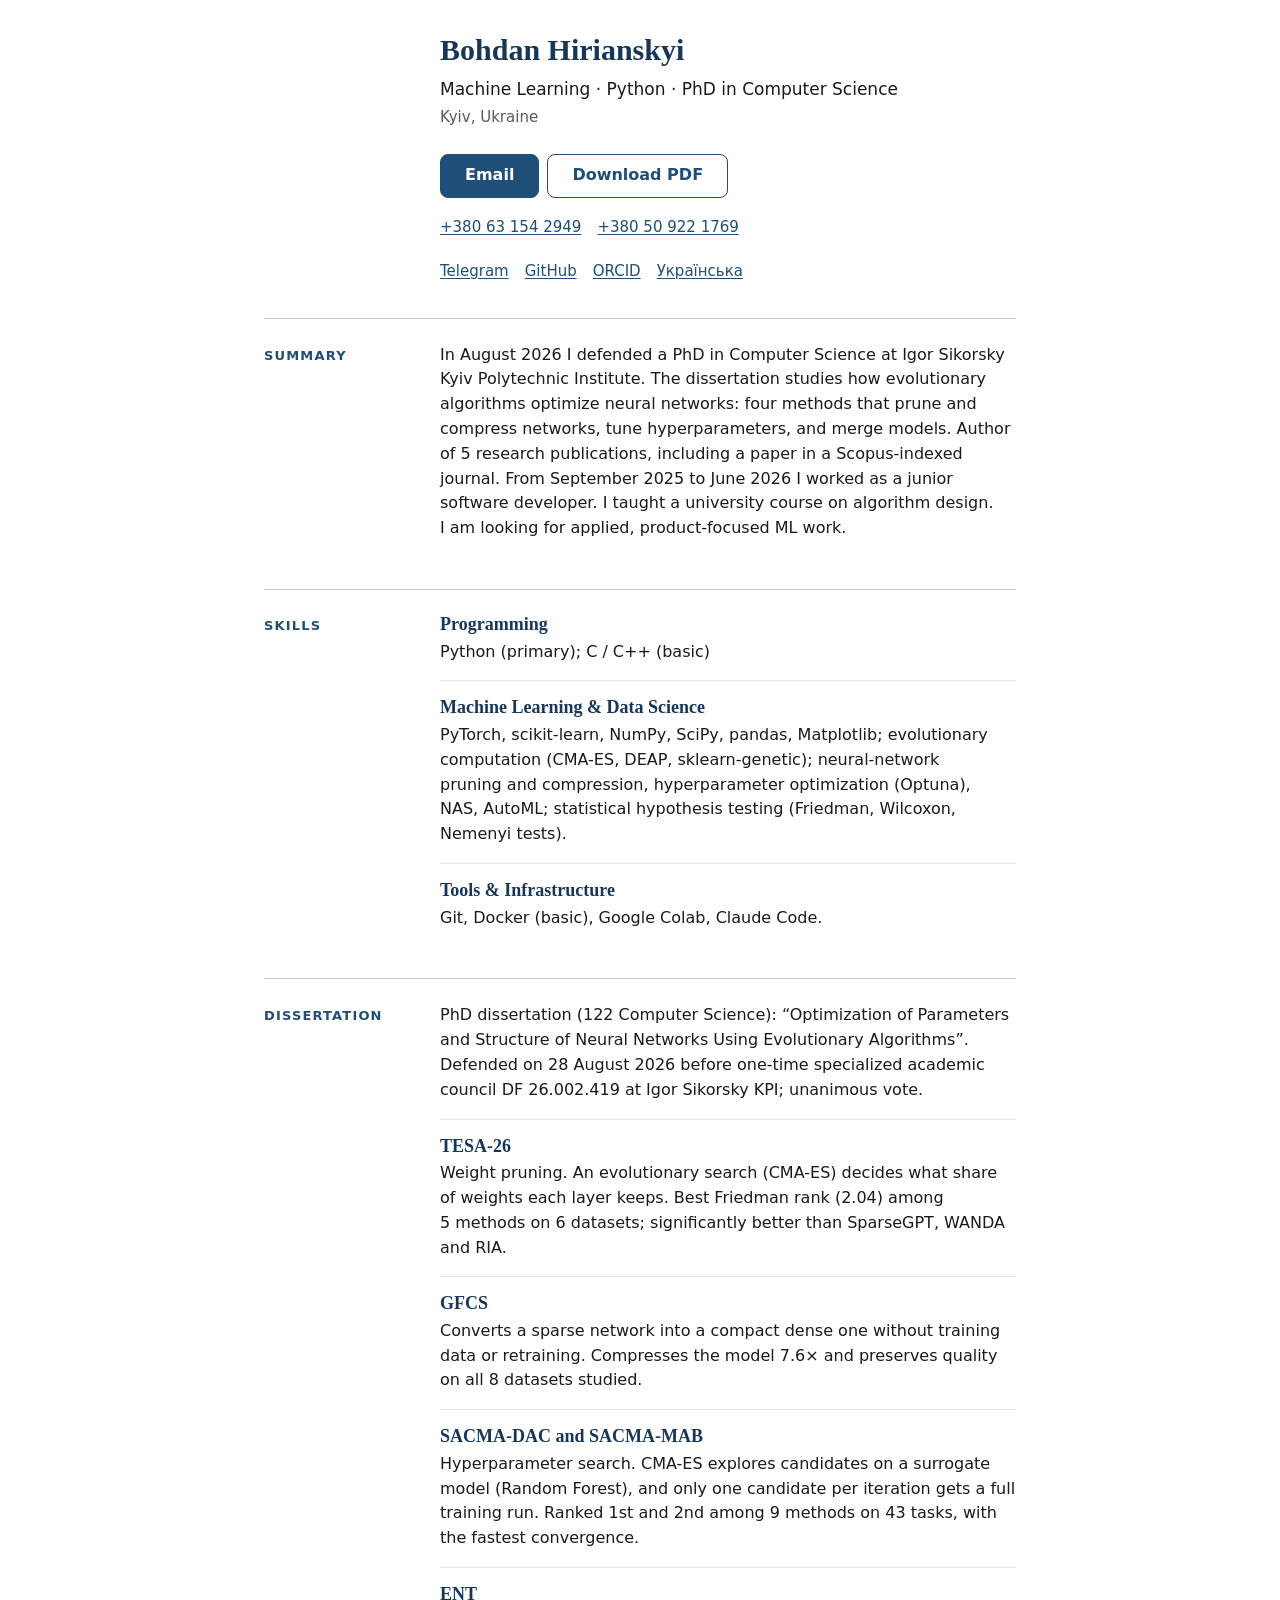
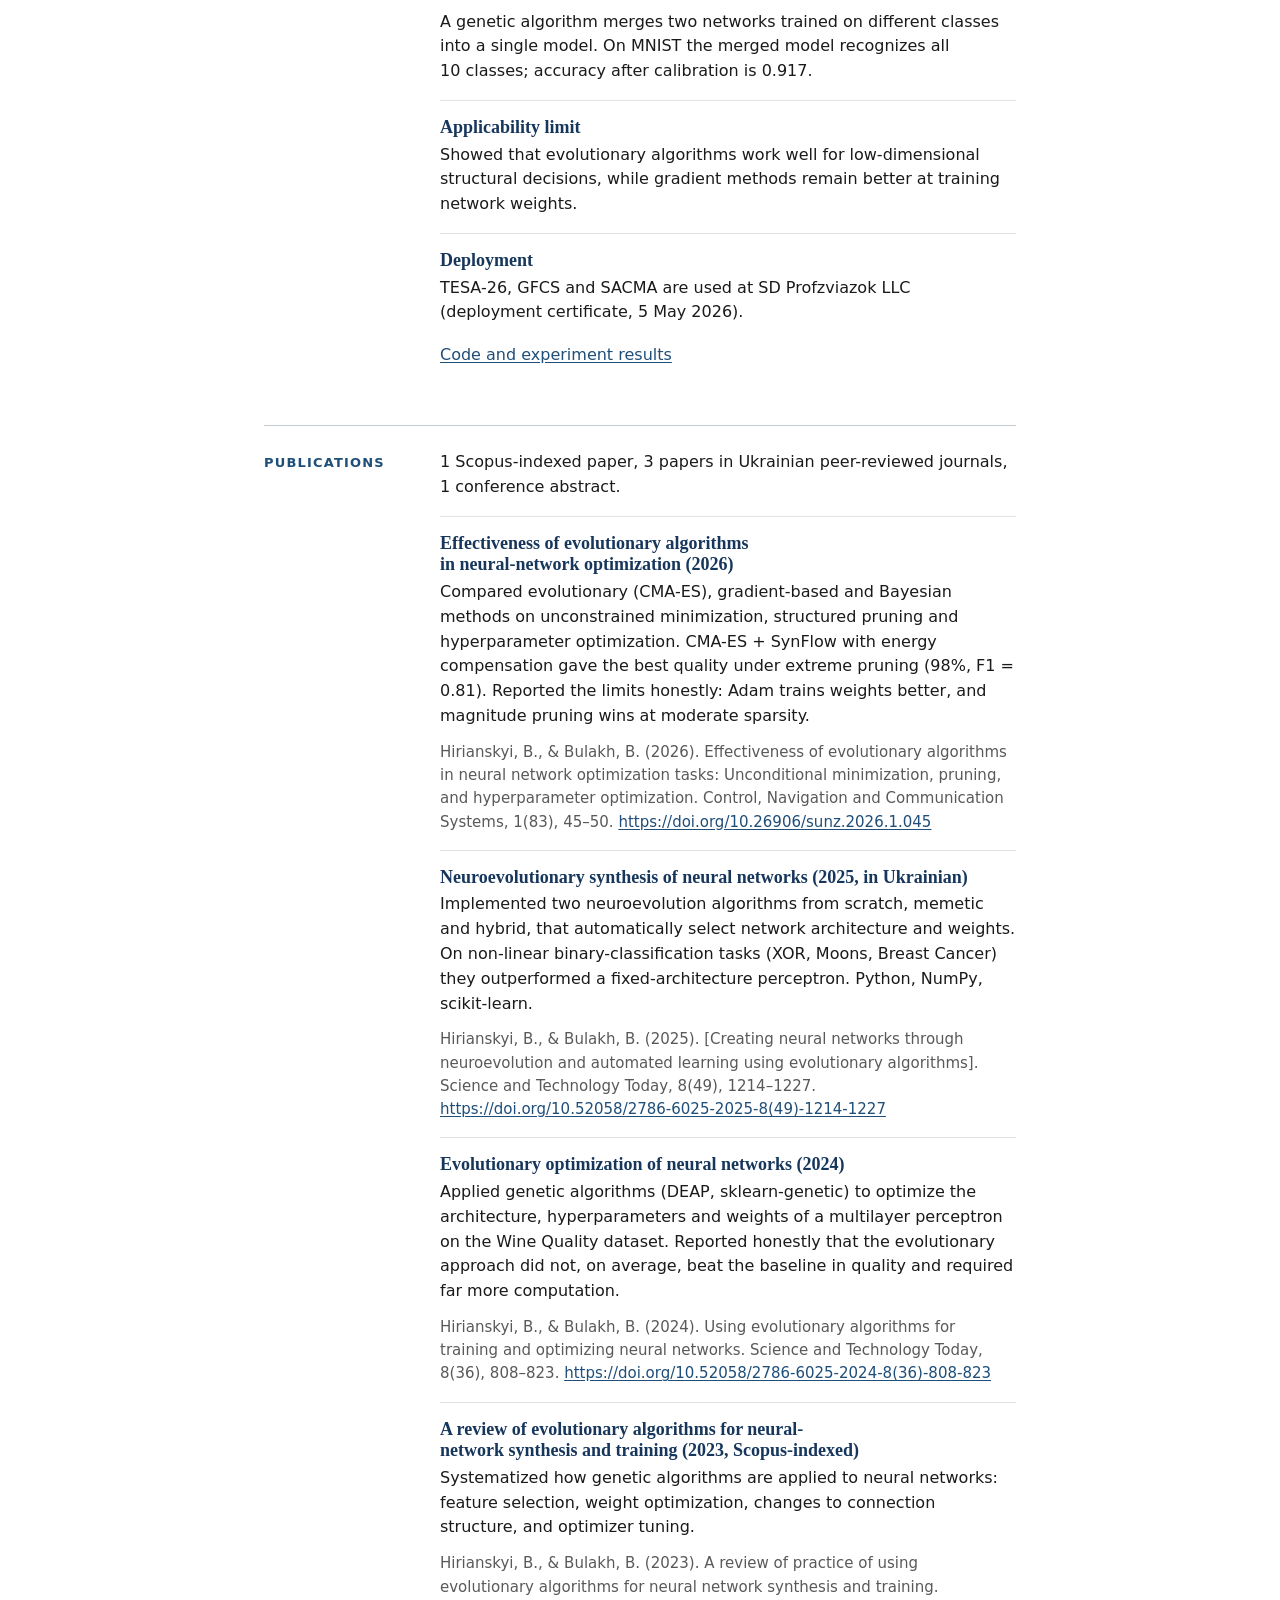
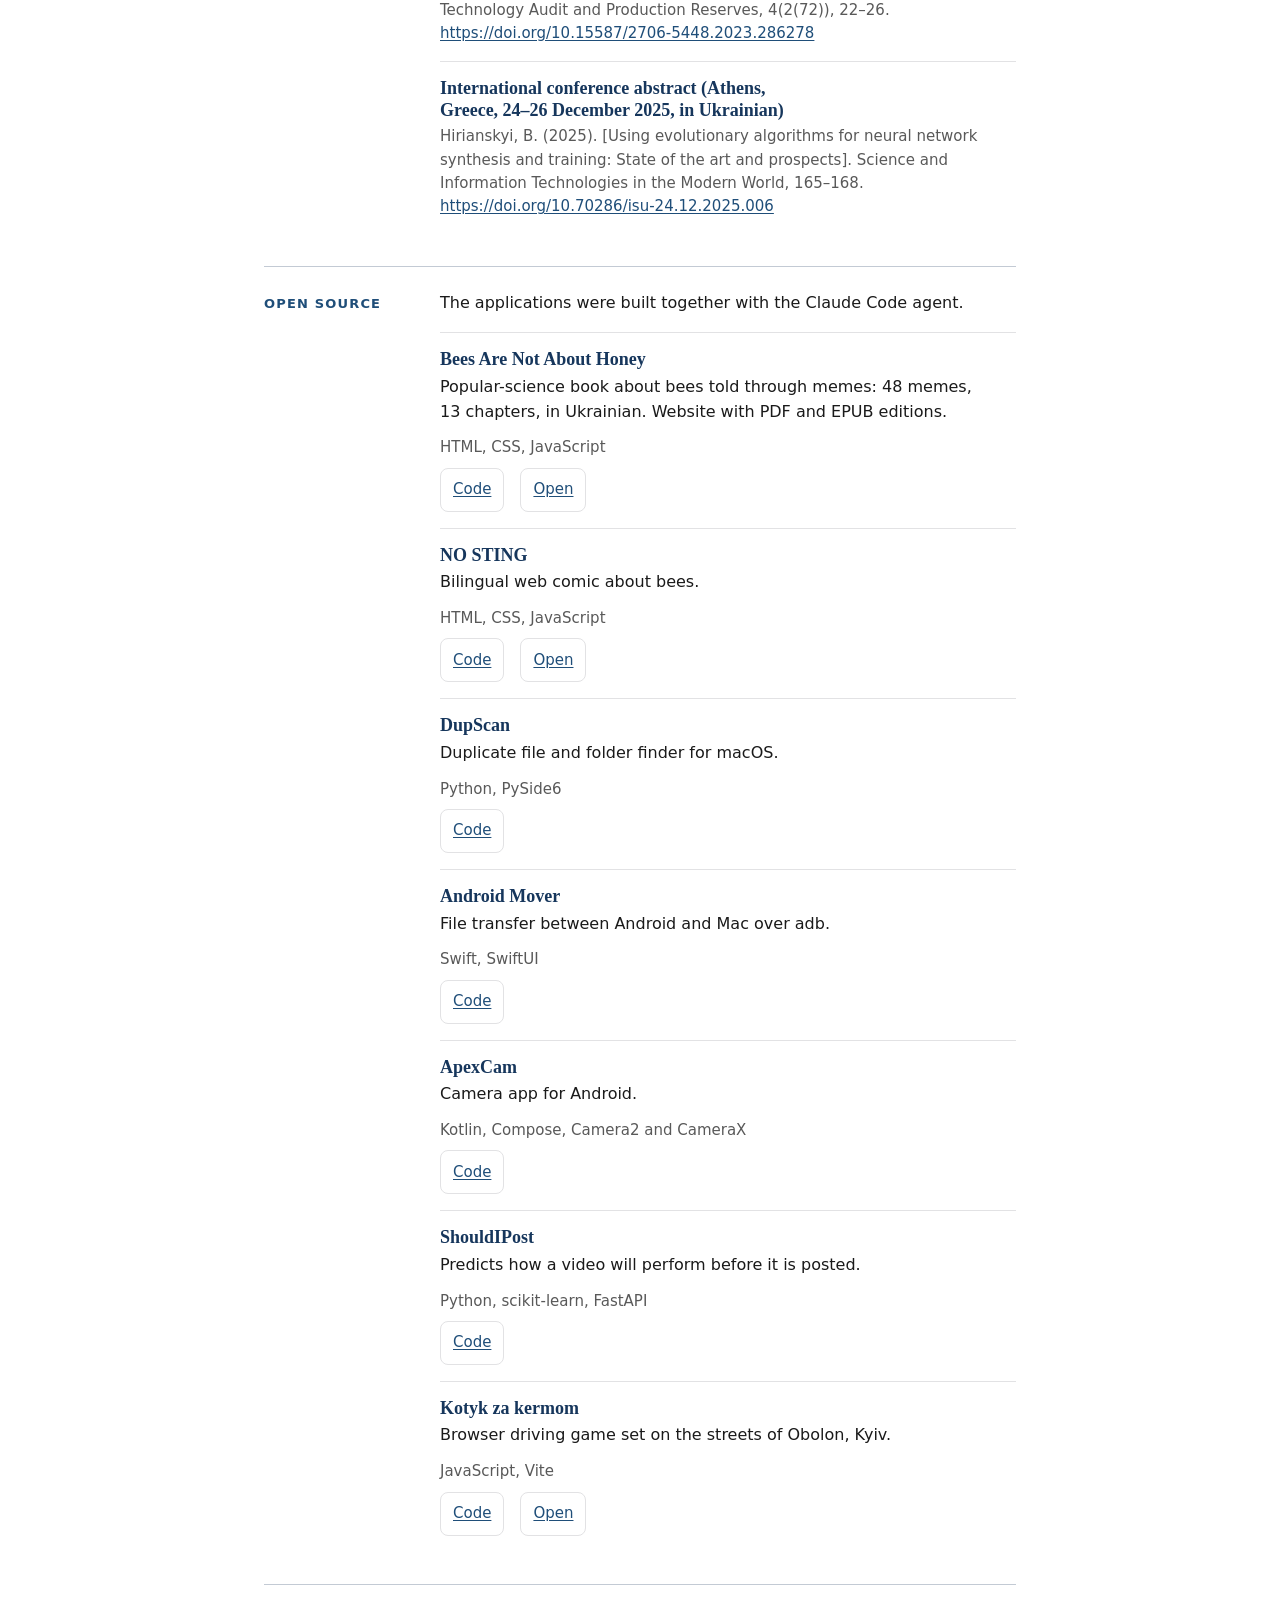
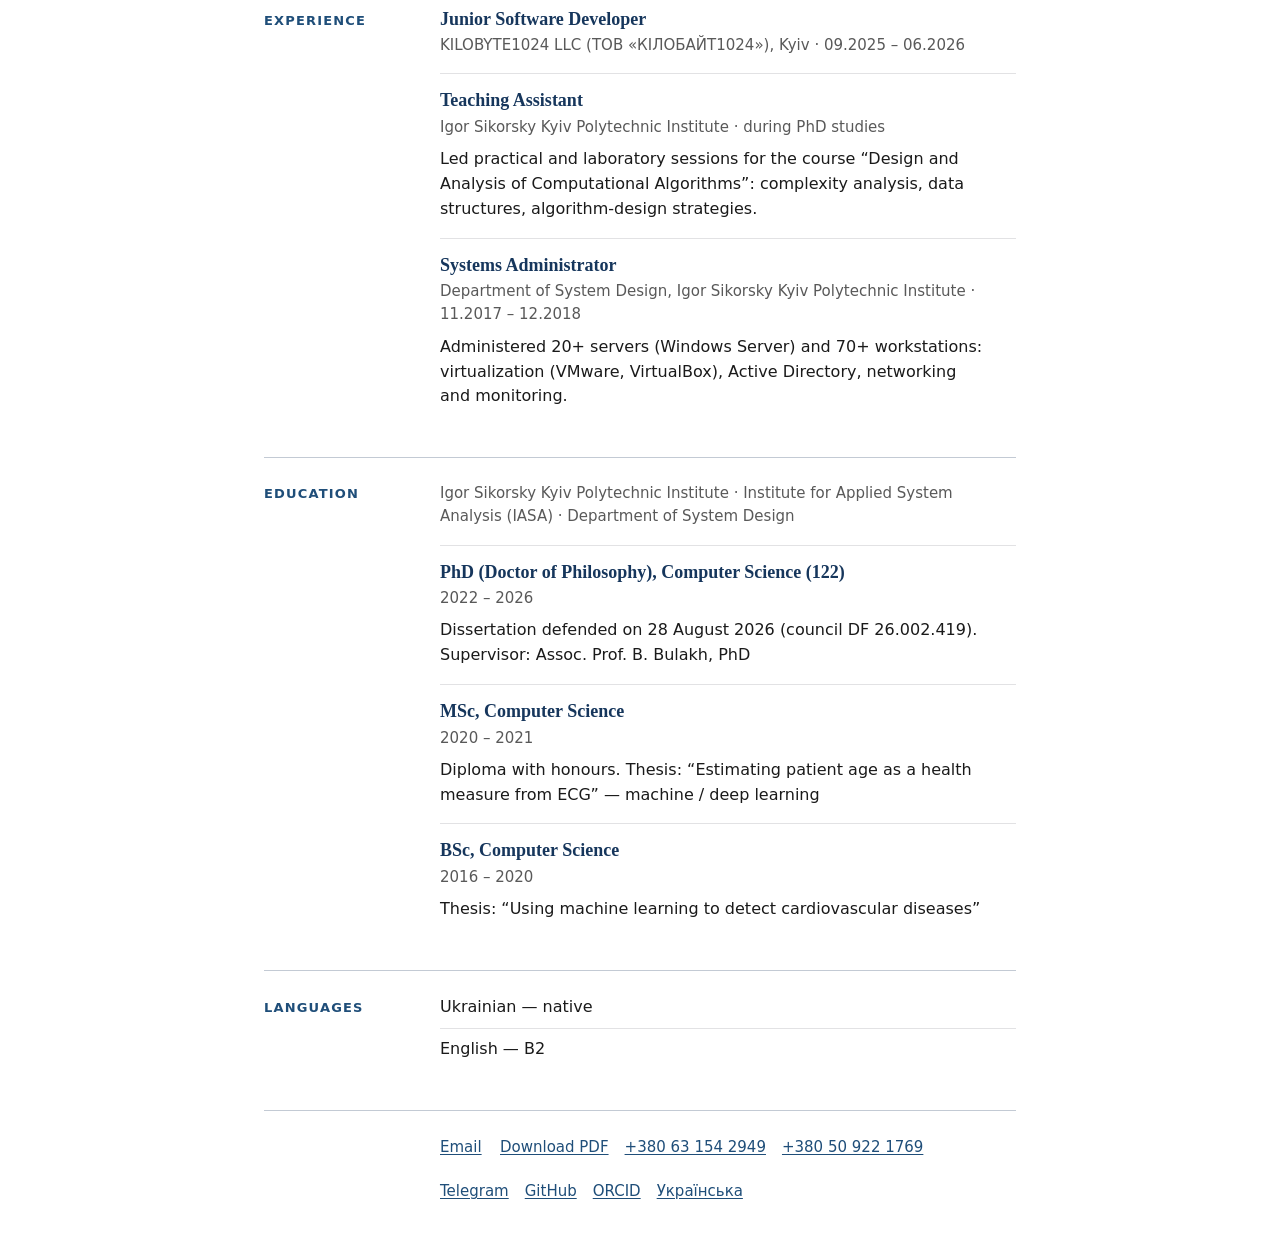
==== commit f18d9e22: "Навички: перелік іменниками й термінами дисертації; без слова «добирати» У переліку навичок стояли д" ====
--- a/en/index.html
+++ b/en/index.html
@@ -89,7 +89,7 @@
             </div>
             <div class="entry">
               <h3>Tools &amp; Infrastructure</h3>
-              <p>Git, Docker (basic), Google Colab, AI coding assistants (Claude Code).</p>
+              <p>Git, Docker (basic), Google Colab, Claude Code.</p>
             </div>
           </div>
         </div>
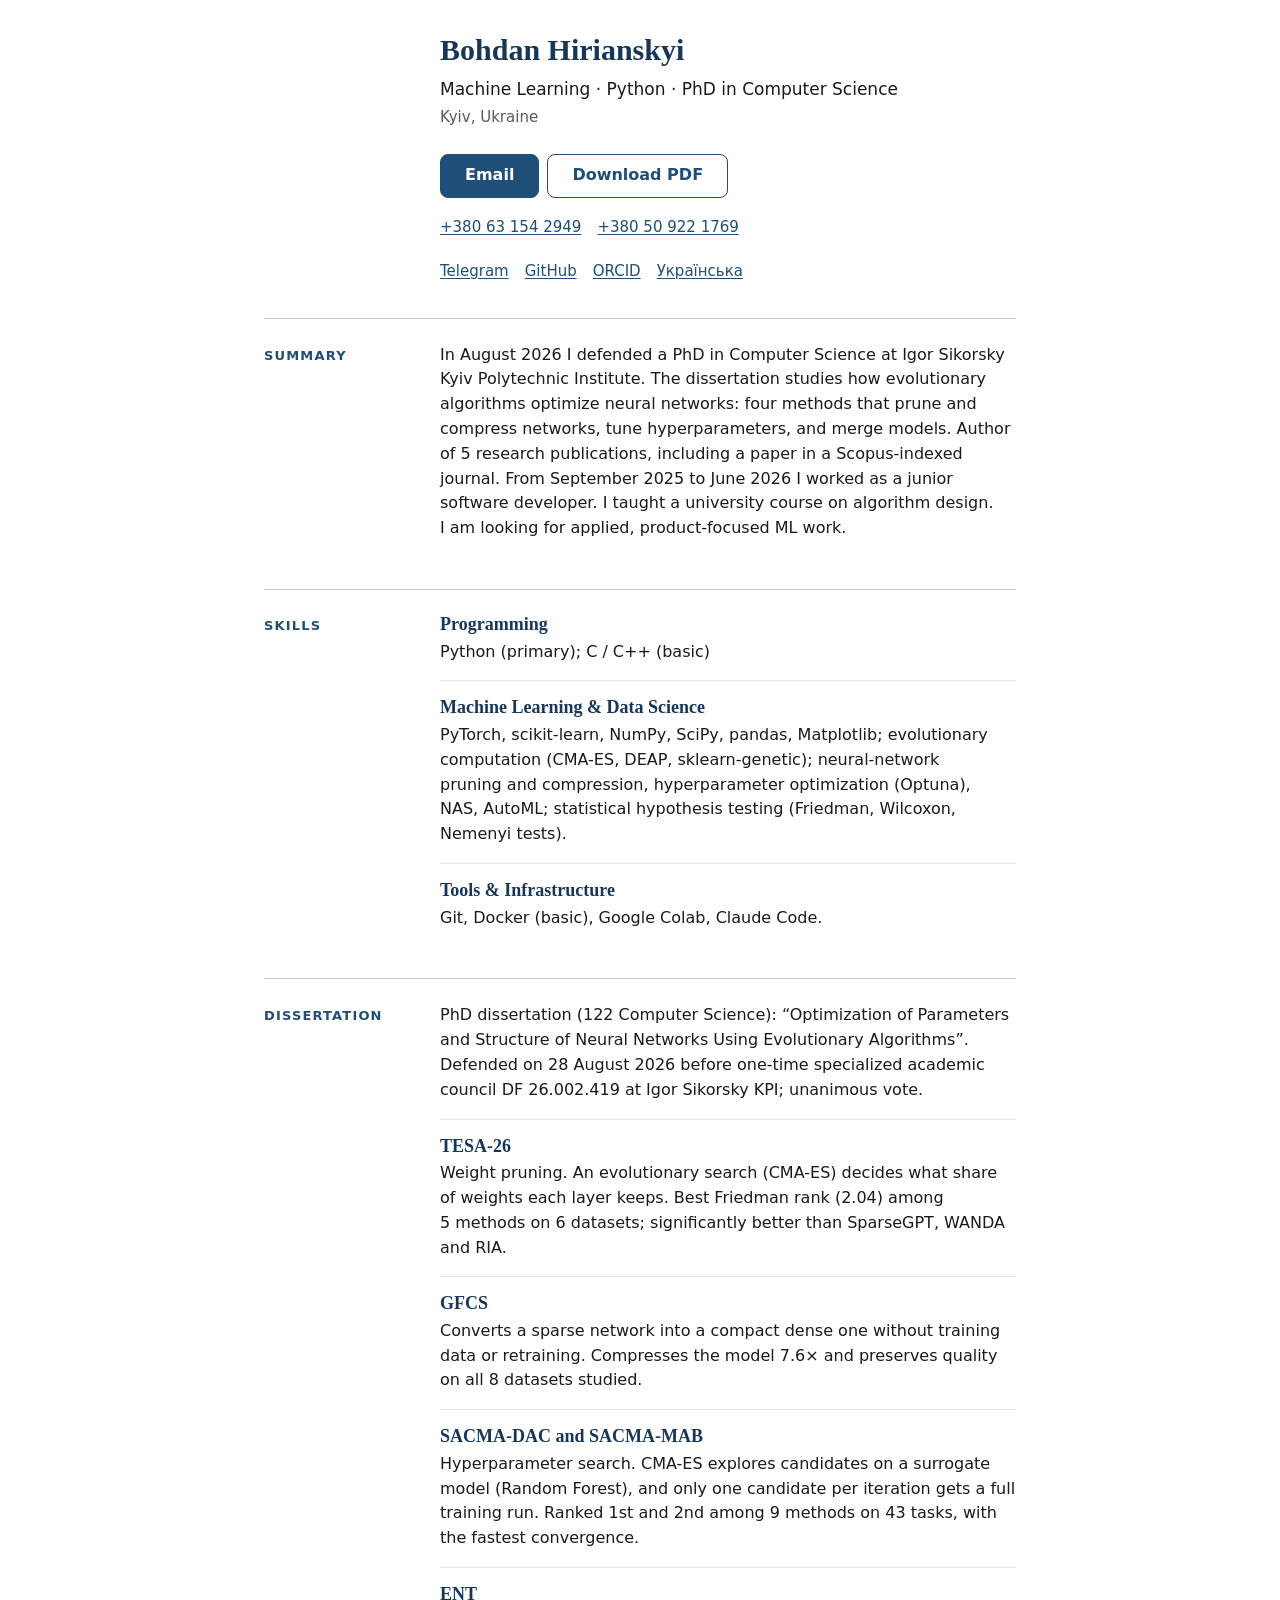
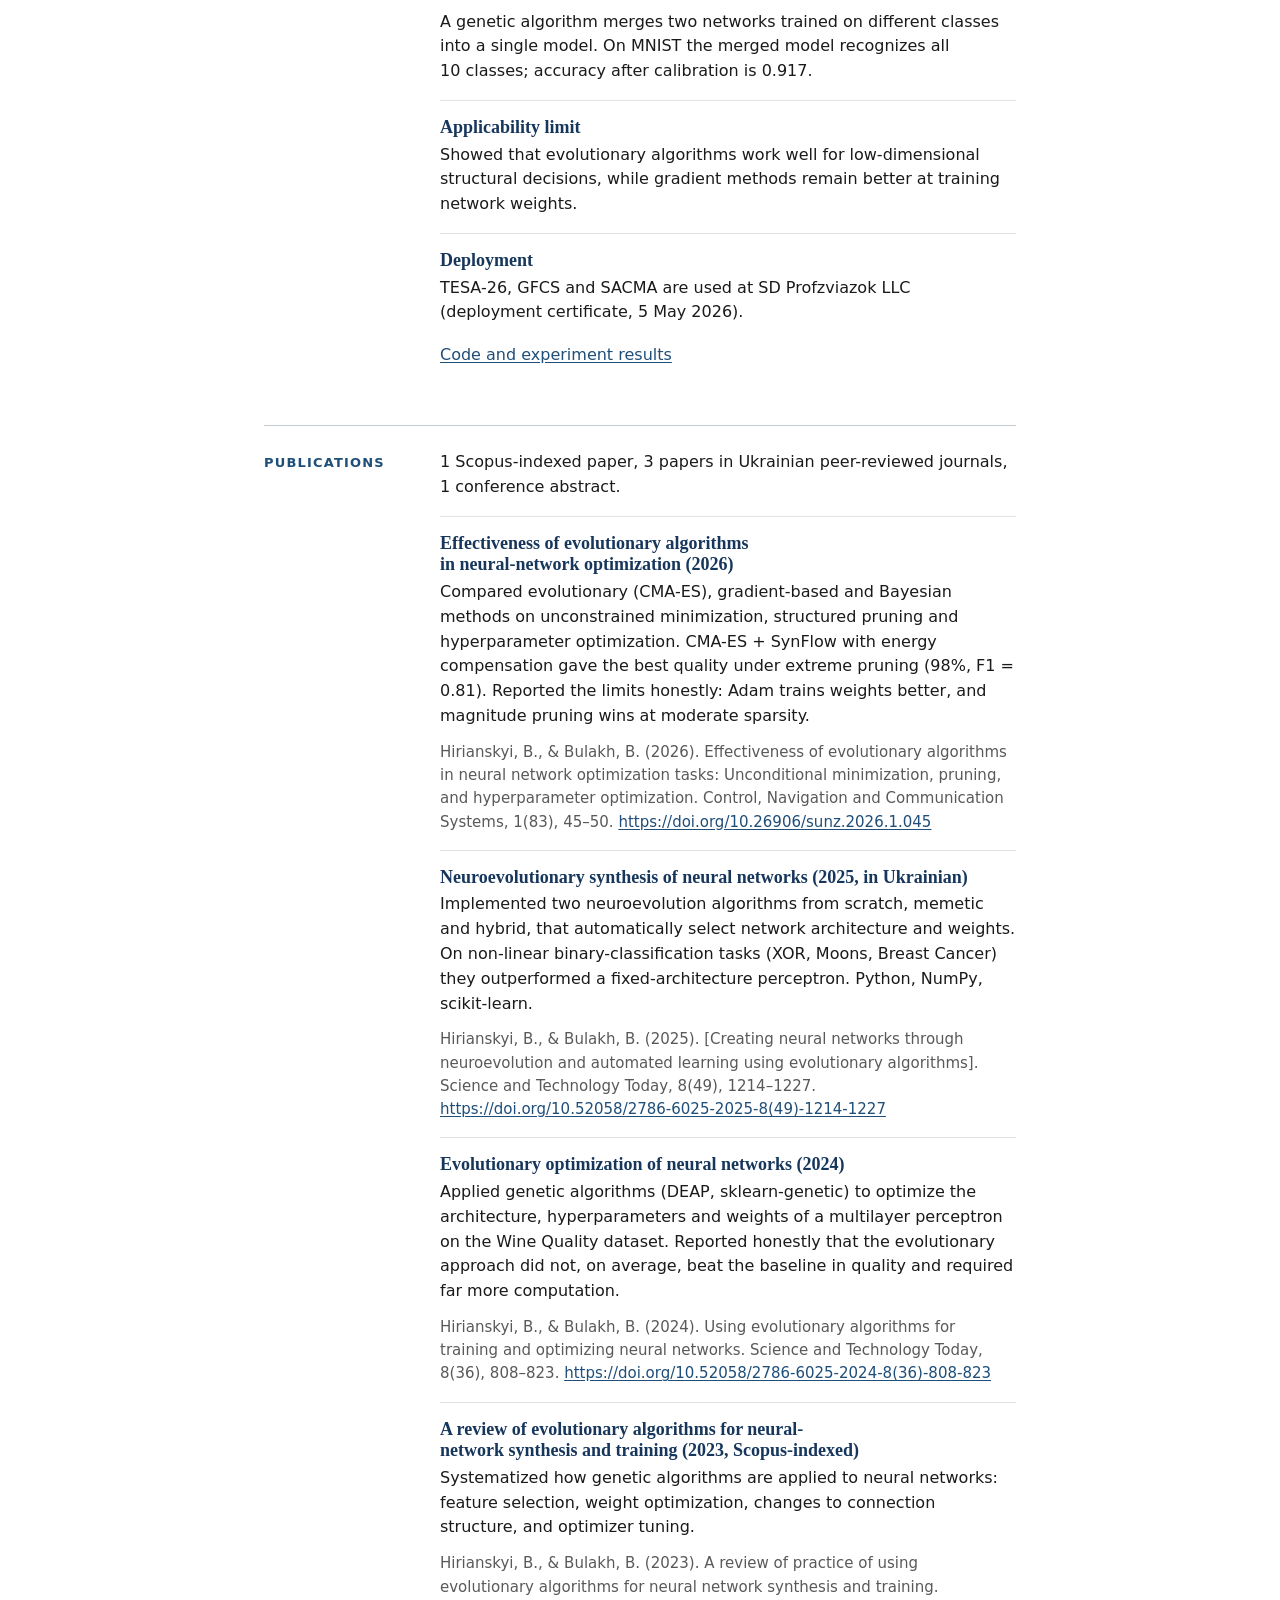
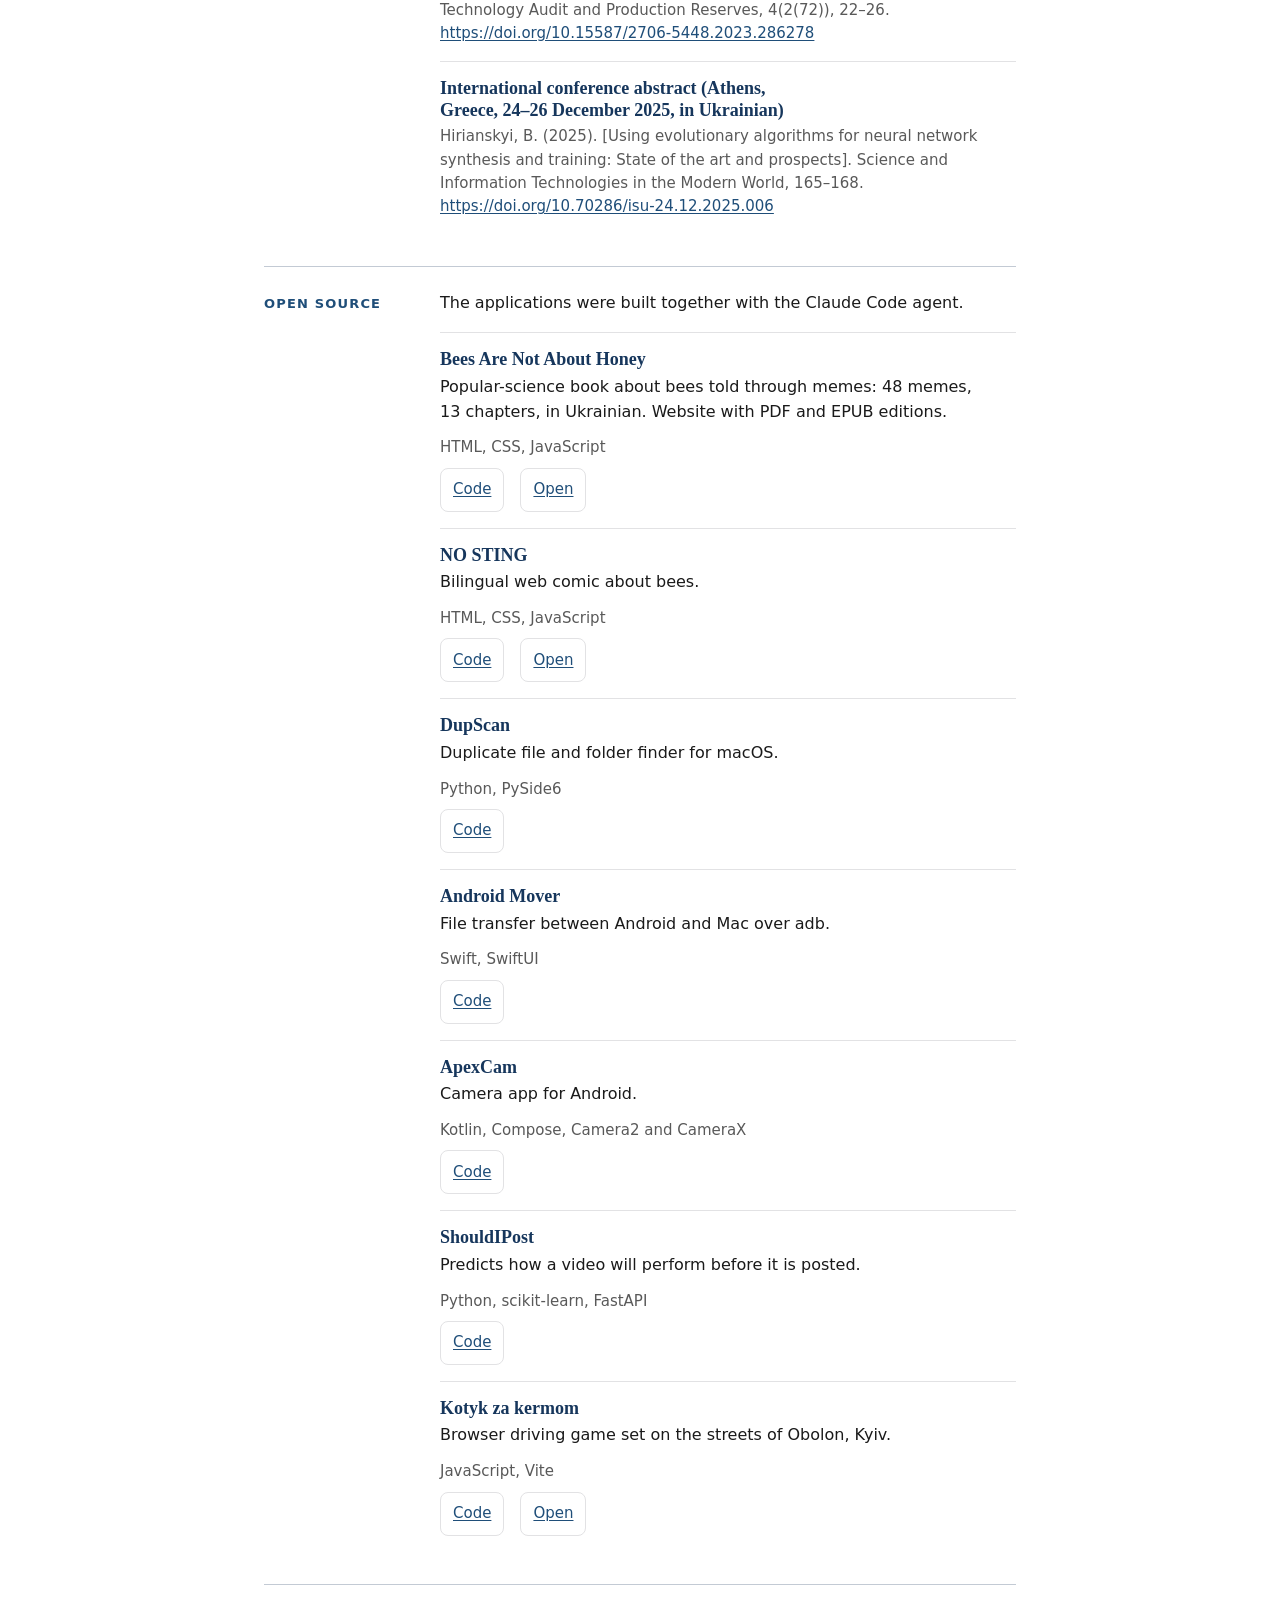
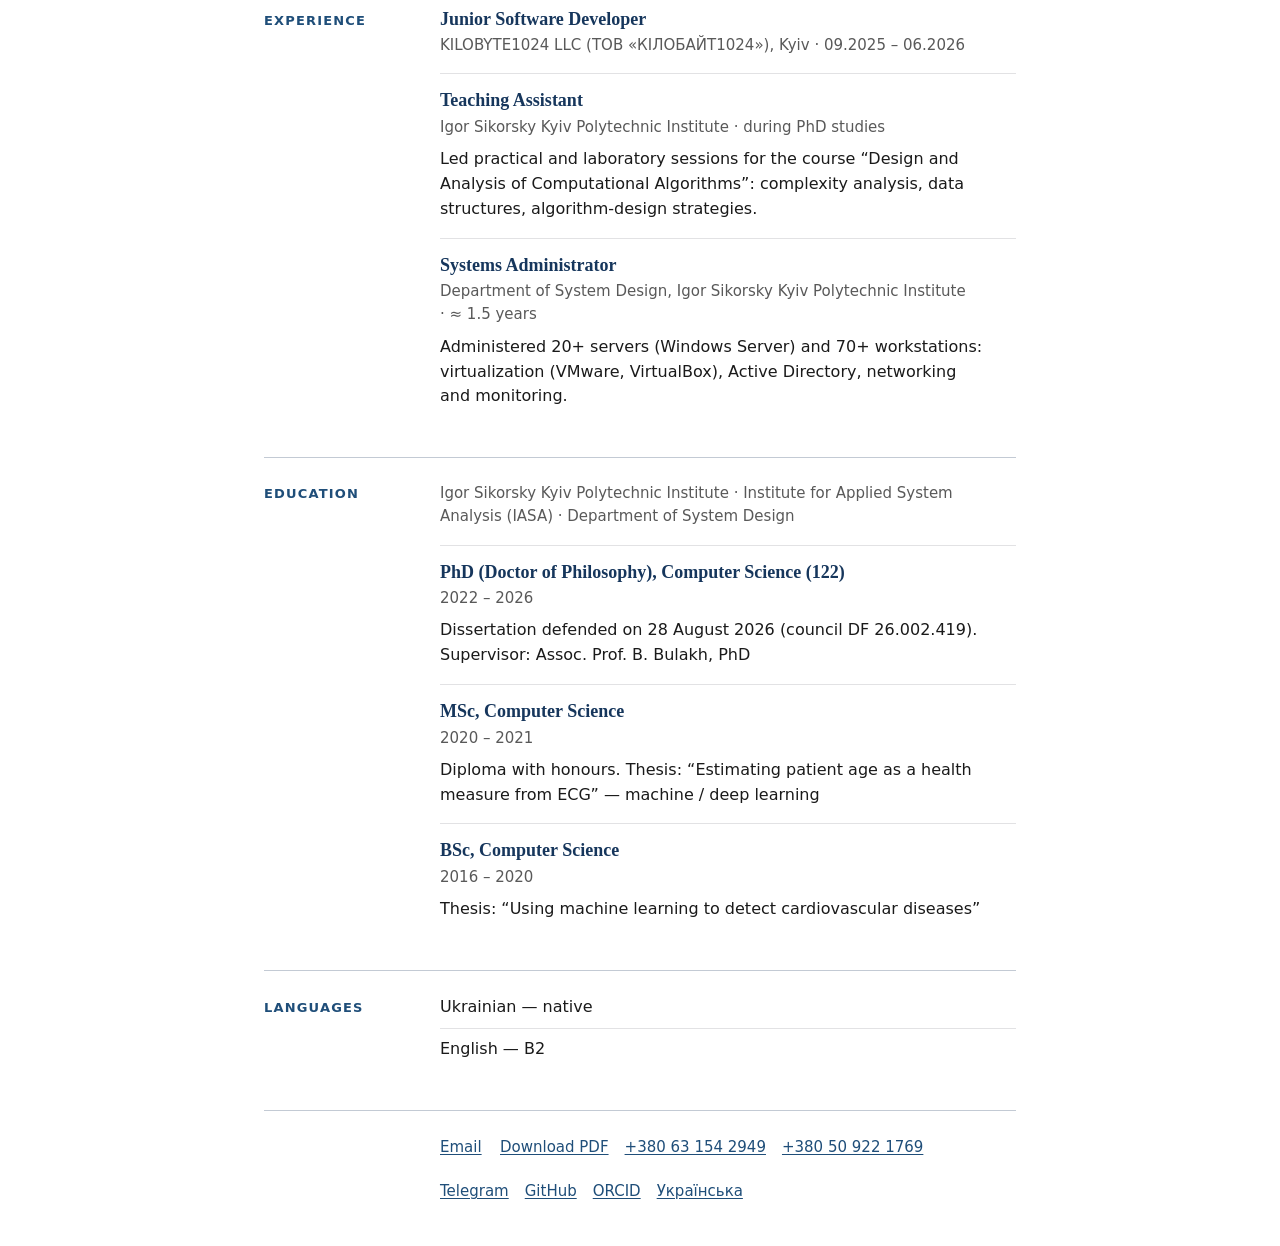
==== commit 88da2fef: "Системний адміністратор: тривалість «≈ 1,5 року», як у docx-версіях Частину часу власник працював не" ====
--- a/en/index.html
+++ b/en/index.html
@@ -241,7 +241,7 @@
           </div>
           <div class="entry">
             <h3>Systems Administrator</h3>
-            <p class="meta">Department of System Design, Igor Sikorsky Kyiv Polytechnic Institute · 11.2017&nbsp;– 12.2018</p>
+            <p class="meta">Department of System Design, Igor Sikorsky Kyiv Polytechnic Institute · ≈&nbsp;1.5&nbsp;years</p>
             <p>Administered 20+ servers (Windows Server) and 70+ workstations: virtualization (VMware, VirtualBox), Active Directory, networking and monitoring.</p>
           </div>
           </div>
